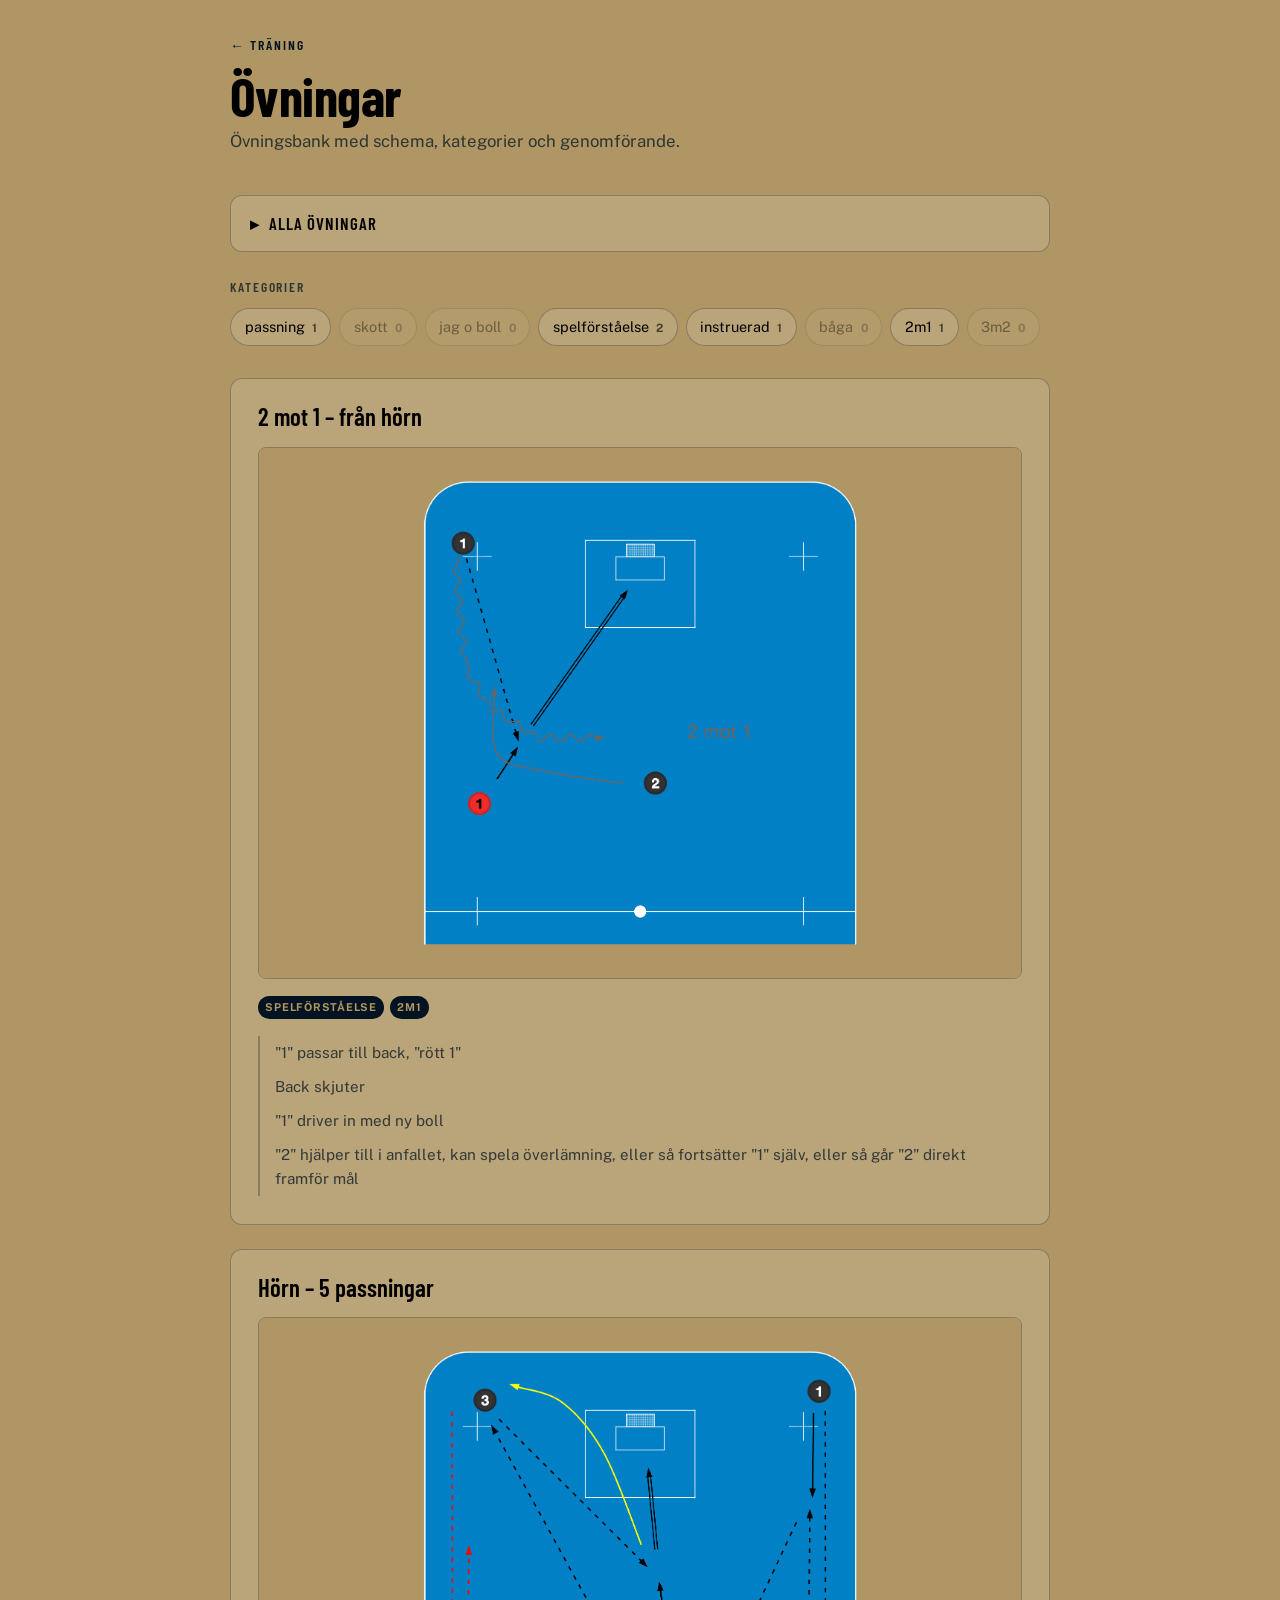
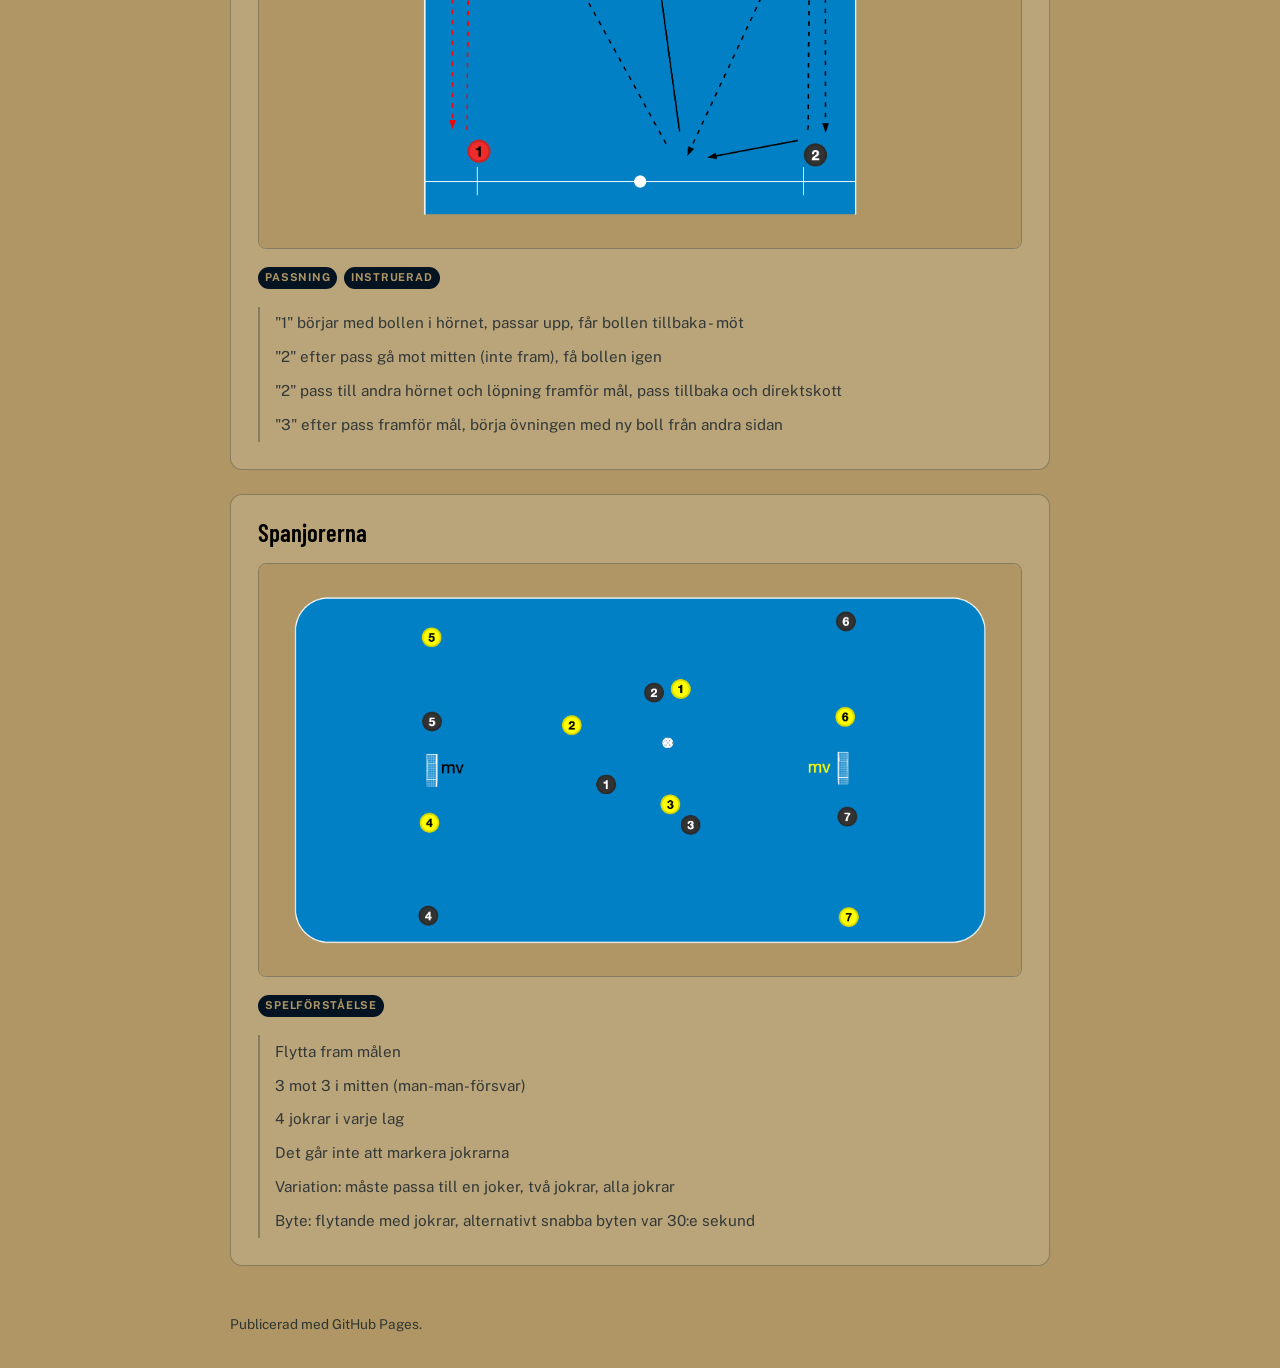
==== training/ovningar.html @ be2d3e0c "ny sida - övningsbank" ====
<!doctype html>
<html lang="sv">
<head>
<meta charset="utf-8">
<meta name="viewport" content="width=device-width, initial-scale=1">
<title>&Ouml;vningar &middot; AIK P2012 / P2013</title>
<link rel="preconnect" href="https://fonts.googleapis.com">
<link rel="preconnect" href="https://fonts.gstatic.com" crossorigin>
<link rel="stylesheet" href="https://fonts.googleapis.com/css2?family=Barlow+Condensed:wght@500;600;700&family=Public+Sans:wght@400;500;600;700&display=swap">
<link rel="stylesheet" href="../assets/site.css">
<style>
  /* Denna sida visar &ouml;vningsbilder &mdash; den beh&ouml;ver mer bredd &auml;n navsidorna. */
  body { align-items: flex-start; }
  main { max-width: 820px; }

  /* ---------- inneh&aring;llsf&ouml;rteckning ---------- */

  .toc {
    margin: 0 0 1.5rem;
    border: 1px solid var(--line);
    border-radius: 12px;
    background: var(--card);
  }
  .toc > summary {
    padding: .9rem 1.2rem;
    font-family: "Barlow Condensed", "Public Sans", sans-serif;
    font-size: 1.05rem;
    font-weight: 600;
    letter-spacing: .06em;
    text-transform: uppercase;
    cursor: pointer;
    list-style: none;
  }
  .toc > summary::-webkit-details-marker { display: none; }
  .toc > summary::before {
    content: "\25B8";
    display: inline-block;
    width: 1.1em;
    transition: transform .15s ease;
  }
  .toc[open] > summary::before { transform: rotate(90deg); }
  .toc ol {
    margin: 0;
    padding: 0 1.2rem 1rem 2.3rem;
  }
  .toc li { margin: .25rem 0; }
  .toc a { color: var(--navy); text-underline-offset: 3px; }

  /* ---------- filter ---------- */

  .filter { margin: 0 0 2rem; }
  .filter h2 {
    margin: 0 0 .6rem;
    font-family: "Barlow Condensed", "Public Sans", sans-serif;
    font-size: .85rem;
    font-weight: 600;
    letter-spacing: .14em;
    text-transform: uppercase;
    color: var(--muted);
  }
  .chips { display: flex; flex-wrap: wrap; gap: .5rem; }
  .chip {
    display: inline-flex;
    align-items: baseline;
    gap: .45rem;
    padding: .4rem .85rem .45rem;
    border: 1px solid var(--line);
    border-radius: 999px;
    background: var(--card);
    color: var(--ink);
    font: inherit;
    font-size: .9rem;
    cursor: pointer;
    transition: border-color .15s ease, background-color .15s ease, color .15s ease;
  }
  .chip:hover { border-color: var(--navy); background: var(--card-hi); }
  .chip .n { font-size: .72rem; font-weight: 700; opacity: .6; }
  .chip[aria-pressed="true"] {
    background: var(--navy);
    border-color: var(--navy);
    color: var(--gold);
  }
  .chip[aria-pressed="true"] .n { opacity: .75; }
  .chip[disabled] { opacity: .38; cursor: not-allowed; }
  .chip[disabled]:hover { border-color: var(--line); background: var(--card); }

  .filter-clear {
    margin: .8rem 0 0;
    font-size: .85rem;
    color: var(--muted);
  }
  .filter-clear button {
    padding: 0;
    border: 0;
    background: none;
    color: var(--navy);
    font: inherit;
    text-decoration: underline;
    text-underline-offset: 3px;
    cursor: pointer;
  }

  /* ---------- &ouml;vningskort ---------- */

  .exercise {
    padding: 1.5rem 1.7rem 1.7rem;
    margin-bottom: 1.5rem;
    border: 1px solid var(--line);
    border-radius: 12px;
    background: var(--card);
    scroll-margin-top: 1rem;
  }
  .exercise > h2 {
    margin: 0 0 1rem;
    font-family: "Barlow Condensed", "Public Sans", sans-serif;
    font-size: 1.55rem;
    font-weight: 600;
    line-height: 1.1;
  }
  .exercise img {
    display: block;
    width: 100%;
    height: auto;
    border: 1px solid var(--line);
    border-radius: 8px;
  }
  .exercise .tags {
    display: flex;
    flex-wrap: wrap;
    gap: .4rem;
    margin: 1.1rem 0 0;
    padding: 0;
    list-style: none;
  }
  .exercise .tags li {
    padding: .2em .65em .26em;
    border-radius: 999px;
    background: var(--navy);
    color: var(--gold);
    font-size: .68rem;
    font-weight: 700;
    letter-spacing: .07em;
    text-transform: uppercase;
  }
  .steps {
    margin: 1.1rem 0 0;
    padding: 0;
    list-style: none;
  }
  .steps li {
    padding: .3rem 0 .3rem .95rem;
    border-left: 2px solid var(--line);
    color: var(--muted);
    font-size: .95rem;
  }

  .no-hits { display: none; }
  .no-hits.show { display: block; }

  @media (max-width: 480px) {
    .exercise { padding: 1.2rem 1.25rem 1.4rem; }
  }
</style>
</head>
<body>
<main>
  <header>
    <a class="back" href="index.html">&larr; Tr&auml;ning</a>
    <h1>&Ouml;vningar</h1>
    <p class="lead">&Ouml;vningsbank med schema, kategorier och genomf&ouml;rande.</p>
  </header>

  <details class="toc">
    <summary>Alla &ouml;vningar</summary>
    <ol>
<!-- BEGIN:toc -->
      <li data-toc="2m1_utveckling"><a href="#2m1_utveckling">2 mot 1 &ndash; fr&aring;n h&ouml;rn</a></li>
      <li data-toc="horn_5_pass"><a href="#horn_5_pass">H&ouml;rn &ndash; 5 passningar</a></li>
      <li data-toc="spanjorerna"><a href="#spanjorerna">Spanjorerna</a></li>
<!-- END:toc -->
    </ol>
  </details>

  <section class="filter">
    <h2>Kategorier</h2>
    <div class="chips">
<!-- BEGIN:chips -->
      <button type="button" class="chip" data-flag="passning" aria-pressed="false">passning <span class="n"></span></button>
      <button type="button" class="chip" data-flag="skott" aria-pressed="false">skott <span class="n"></span></button>
      <button type="button" class="chip" data-flag="jag-o-boll" aria-pressed="false">jag o boll <span class="n"></span></button>
      <button type="button" class="chip" data-flag="spelforstaelse" aria-pressed="false">spelf&ouml;rst&aring;else <span class="n"></span></button>
      <button type="button" class="chip" data-flag="instruerad" aria-pressed="false">instruerad <span class="n"></span></button>
      <button type="button" class="chip" data-flag="baga" aria-pressed="false">b&aring;ga <span class="n"></span></button>
      <button type="button" class="chip" data-flag="2m1" aria-pressed="false">2m1 <span class="n"></span></button>
      <button type="button" class="chip" data-flag="3m2" aria-pressed="false">3m2 <span class="n"></span></button>
<!-- END:chips -->
    </div>
    <p class="filter-clear" hidden>Visar &ouml;vningar med <strong>alla</strong> valda kategorier. <button type="button" id="clear">Rensa filter</button></p>
  </section>

  <!-- &Ouml;vningarna nedan genereras av tools/build_ovningar.py fr&aring;n
       .trainingFiles/. Redigera inte mellan mark&ouml;rerna f&ouml;r hand &mdash; &auml;ndra
       description.md och k&ouml;r skriptet igen. CSS, JS och &ouml;vrig text i den h&auml;r
       filen redigeras d&auml;remot som vanligt. -->
<!-- BEGIN:cards -->
  <article class="exercise" id="2m1_utveckling" data-flags="spelforstaelse 2m1">
    <h2>2 mot 1 &ndash; fr&aring;n h&ouml;rn</h2>
    <img src="../assets/ovningar/2m1_utveckling.png" alt="&Ouml;vningsschema: 2 mot 1 &ndash; fr&aring;n h&ouml;rn" width="2047" height="1425" loading="lazy">
    <ul class="tags">
      <li>spelf&ouml;rst&aring;else</li>
      <li>2m1</li>
    </ul>
    <ol class="steps">
      <li>"1" passar till back, "r&ouml;tt 1"</li>
      <li>Back skjuter</li>
      <li>"1" driver in med ny boll</li>
      <li>"2" hj&auml;lper till i anfallet, kan spela &ouml;verl&auml;mning, eller s&aring; forts&auml;tter "1" sj&auml;lv, eller s&aring; g&aring;r "2" direkt framf&ouml;r m&aring;l</li>
    </ol>
  </article>

  <article class="exercise" id="horn_5_pass" data-flags="passning instruerad">
    <h2>H&ouml;rn &ndash; 5 passningar</h2>
    <img src="../assets/ovningar/horn_5_pass.png" alt="&Ouml;vningsschema: H&ouml;rn &ndash; 5 passningar" width="2047" height="1425" loading="lazy">
    <ul class="tags">
      <li>passning</li>
      <li>instruerad</li>
    </ul>
    <ol class="steps">
      <li>"1" b&ouml;rjar med bollen i h&ouml;rnet, passar upp, f&aring;r bollen tillbaka - m&ouml;t</li>
      <li>"2" efter pass g&aring; mot mitten (inte fram), f&aring; bollen igen</li>
      <li>"2" pass till andra h&ouml;rnet och l&ouml;pning framf&ouml;r m&aring;l, pass tillbaka och direktskott</li>
      <li>"3" efter pass framf&ouml;r m&aring;l, b&ouml;rja &ouml;vningen med ny boll fr&aring;n andra sidan</li>
    </ol>
  </article>

  <article class="exercise" id="spanjorerna" data-flags="spelforstaelse">
    <h2>Spanjorerna</h2>
    <img src="../assets/ovningar/spanjorerna.png" alt="&Ouml;vningsschema: Spanjorerna" width="2047" height="1109" loading="lazy">
    <ul class="tags">
      <li>spelf&ouml;rst&aring;else</li>
    </ul>
    <ol class="steps">
      <li>Flytta fram m&aring;len</li>
      <li>3 mot 3 i mitten (man-man-f&ouml;rsvar)</li>
      <li>4 jokrar i varje lag</li>
      <li>Det g&aring;r inte att markera jokrarna</li>
      <li>Variation: m&aring;ste passa till en joker, tv&aring; jokrar, alla jokrar</li>
      <li>Byte: flytande med jokrar, alternativt snabba byten var 30:e sekund</li>
    </ol>
  </article>
<!-- END:cards -->

  <p class="empty no-hits">Ingen &ouml;vning har alla valda kategorier.</p>

  <footer>Publicerad med GitHub Pages.</footer>
</main>

<script>
(function () {
  var cards   = Array.prototype.slice.call(document.querySelectorAll(".exercise"));
  var chips   = Array.prototype.slice.call(document.querySelectorAll(".chip"));
  var toc     = document.querySelector(".toc");
  var tocRows = Array.prototype.slice.call(document.querySelectorAll("[data-toc]"));
  var noHits  = document.querySelector(".no-hits");
  var hint    = document.querySelector(".filter-clear");
  var selected = [];

  function flagsOf(card) { return (card.dataset.flags || "").split(/\s+/); }

  // R&auml;kna kategorierna fr&aring;n korten, s&aring; att en ny &ouml;vning r&auml;cker &mdash; ingen siffra att uppdatera.
  chips.forEach(function (chip) {
    var n = cards.filter(function (c) { return flagsOf(c).indexOf(chip.dataset.flag) > -1; }).length;
    chip.querySelector(".n").textContent = n;
    if (n === 0) chip.disabled = true;
  });

  function apply() {
    var hits = 0;
    cards.forEach(function (card) {
      var flags = flagsOf(card);
      var show = selected.every(function (f) { return flags.indexOf(f) > -1; });
      card.hidden = !show;
      if (show) hits++;
      tocRows.forEach(function (row) {
        if (row.dataset.toc === card.id) row.hidden = !show;
      });
    });
    noHits.classList.toggle("show", hits === 0);
    hint.hidden = selected.length === 0;
  }

  chips.forEach(function (chip) {
    chip.addEventListener("click", function () {
      var f = chip.dataset.flag;
      var i = selected.indexOf(f);
      if (i > -1) selected.splice(i, 1); else selected.push(f);
      chip.setAttribute("aria-pressed", i > -1 ? "false" : "true");
      apply();
    });
  });

  document.getElementById("clear").addEventListener("click", function () {
    selected = [];
    chips.forEach(function (c) { c.setAttribute("aria-pressed", "false"); });
    apply();
  });

  // St&auml;ng listan efter ett val &mdash; annars skymmer den kortet man hoppade till.
  tocRows.forEach(function (row) {
    row.querySelector("a").addEventListener("click", function () { toc.open = false; });
  });

  apply();
})();
</script>
</body>
</html>
---- assets/site.css ----
/* AIKPages — shared shell for the navigation pages.
   Palette from aikinnebandy.se: gold #af9664 over near-black navy #031321. */

:root {
  --gold:      #af9664;
  --gold-deep: #a29061;
  --gold-lite: #b0a179;
  --ink:       #000000;
  --navy:      #031321;
  --navy-2:    #020f1a;
  --muted:     rgba(3, 19, 33, .74);
  --card:      rgba(255, 255, 255, .14);
  --card-hi:   rgba(255, 255, 255, .26);
  --line:      rgba(3, 19, 33, .28);
  color-scheme: light;
}

* { box-sizing: border-box; }

body {
  margin: 0;
  min-height: 100vh;
  display: flex;
  align-items: center;
  justify-content: center;
  padding: 2rem;
  background: var(--gold);
  color: var(--ink);
  font: 16px/1.6 "Public Sans", -apple-system, BlinkMacSystemFont, "Segoe UI", Helvetica, Arial, sans-serif;
  -webkit-font-smoothing: antialiased;
}

main { width: 100%; max-width: 640px; }

/* ---------- header ---------- */

.mark {
  display: block;
  width: auto;
  height: 62px;
  margin: 0 0 1.1rem;
}

.back {
  display: inline-block;
  margin: 0 0 .9rem;
  font-family: "Barlow Condensed", "Public Sans", sans-serif;
  font-size: .85rem;
  font-weight: 600;
  letter-spacing: .14em;
  text-transform: uppercase;
  color: var(--navy);
  text-decoration: none;
}
.back:hover { text-decoration: underline; text-underline-offset: 3px; }

h1 {
  margin: 0 0 .3rem;
  font-family: "Barlow Condensed", "Public Sans", sans-serif;
  font-size: clamp(38px, 7vw, 54px);
  font-weight: 700;
  line-height: .98;
  letter-spacing: -.01em;
  text-wrap: balance;
}

p.lead {
  margin: 0 0 2.5rem;
  color: var(--muted);
  font-size: 1.05rem;
}

/* ---------- cards ---------- */

.card {
  display: block;
  padding: 1.4rem 1.7rem;
  margin-bottom: 1.25rem;
  border: 1px solid var(--line);
  border-radius: 12px;
  background: var(--card);
  color: inherit;
  text-decoration: none;
  transition: border-color .15s ease, background-color .15s ease, transform .15s ease;
}
.card:hover {
  border-color: var(--navy);
  background: var(--card-hi);
  transform: translateY(-2px);
}

.card h2 {
  margin: 0 0 .35rem;
  font-family: "Barlow Condensed", "Public Sans", sans-serif;
  font-size: 1.45rem;
  font-weight: 600;
  letter-spacing: .01em;
  display: flex;
  align-items: center;
  gap: .6rem;
}
.card h2 .arrow,
.card h2 .lock {
  flex: none;
  margin-left: auto;
  align-self: center;
  color: var(--navy);
}
.card h2 .arrow { transition: transform .15s ease; }
.card:hover h2 .arrow { transform: translateX(4px); }

/* The lock marks a destination we cannot open for you, so it stays put
   on hover — nothing here promises forward motion. */
.card h2 .lock { width: 17px; height: 17px; }

.card p {
  margin: 0;
  max-width: 52ch;
  color: var(--muted);
  font-size: .95rem;
}

.badge {
  flex: none;
  padding: .22em .6em .28em;
  border-radius: 999px;
  background: var(--navy);
  color: var(--gold);
  font-family: "Public Sans", sans-serif;
  font-size: .62rem;
  font-weight: 700;
  letter-spacing: .08em;
  text-transform: uppercase;
}

/* Empty state — a card that is not a link. */
.empty {
  padding: 1.4rem 1.7rem;
  border: 1px dashed var(--line);
  border-radius: 12px;
  color: var(--muted);
  font-size: .95rem;
}

/* ---------- footer ---------- */

footer {
  margin-top: 3rem;
  color: var(--muted);
  font-size: .85rem;
}
footer a { color: var(--navy); }

/* ---------- focus ---------- */

.card:focus-visible,
a:focus-visible {
  outline: 2px solid var(--navy);
  outline-offset: 3px;
}

@media (max-width: 480px) {
  body { padding: 1.25rem; }
  .card { padding: 1.2rem 1.25rem; }
}
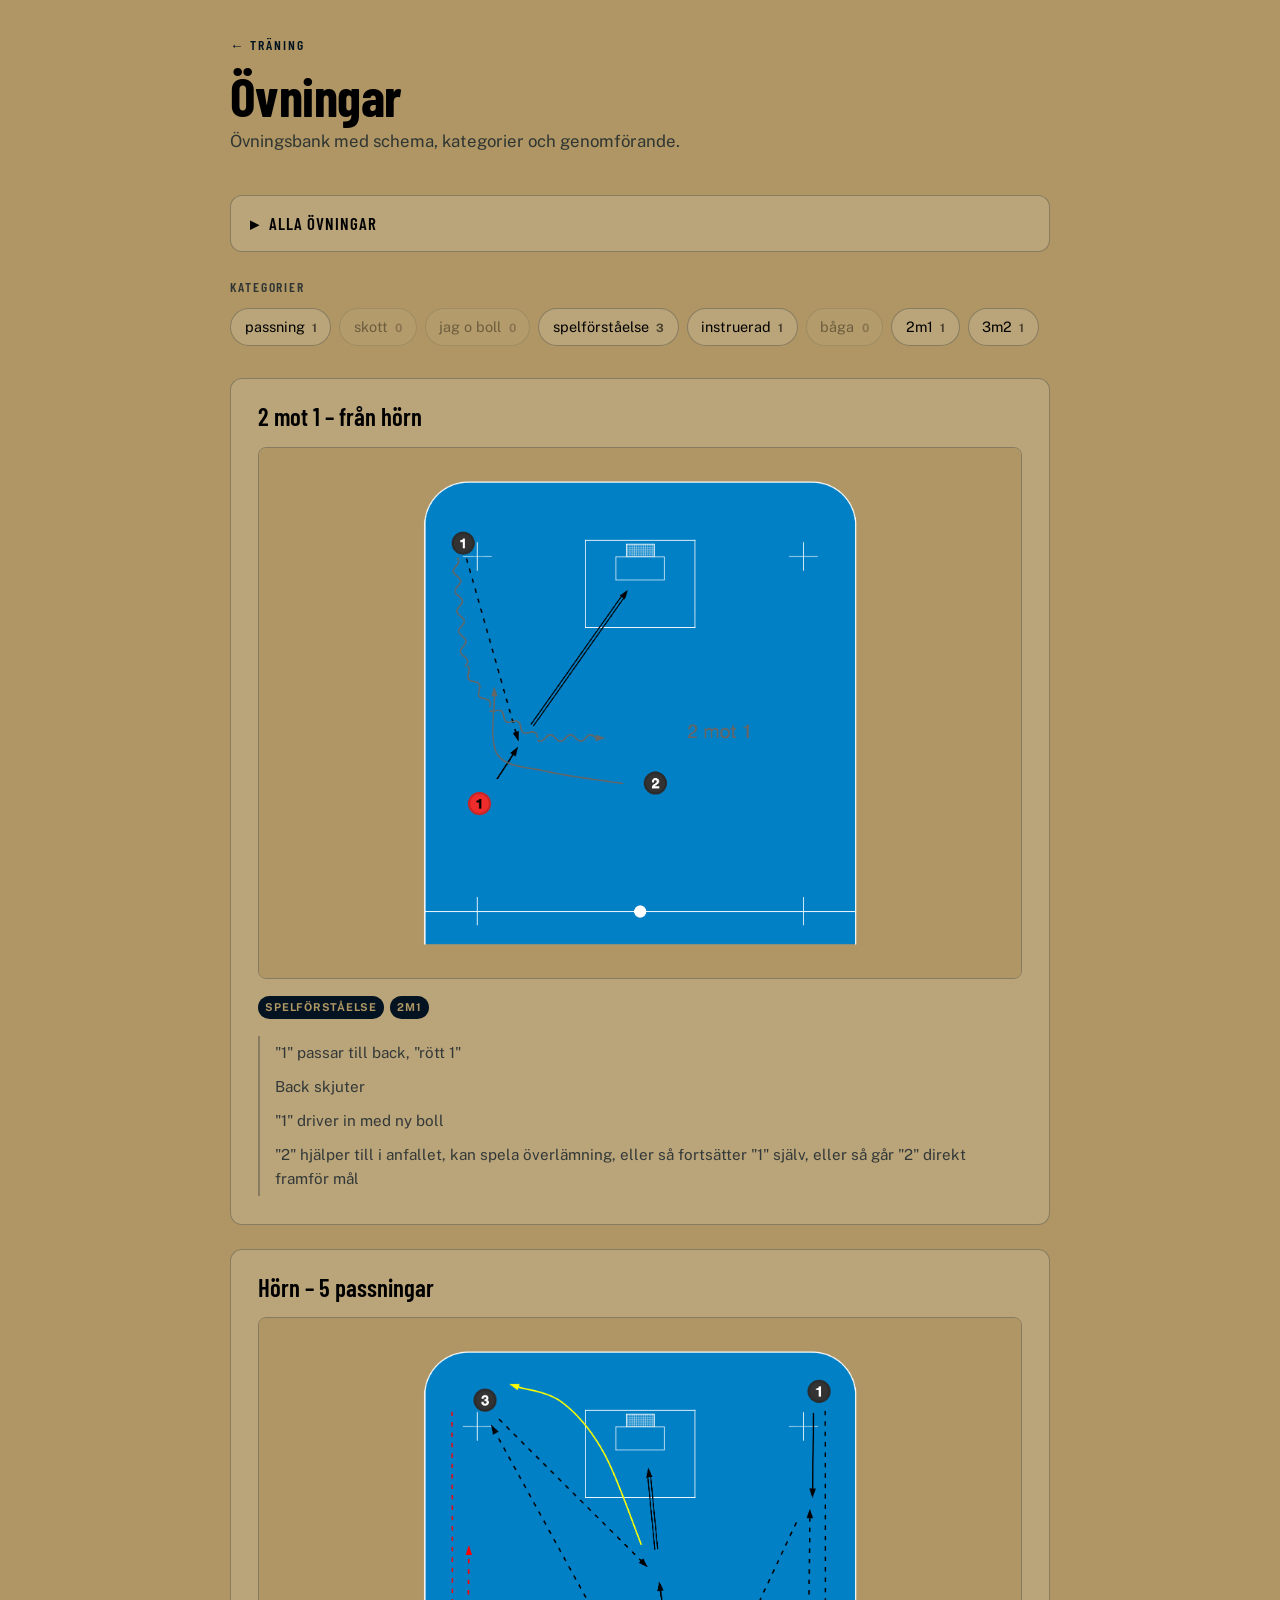
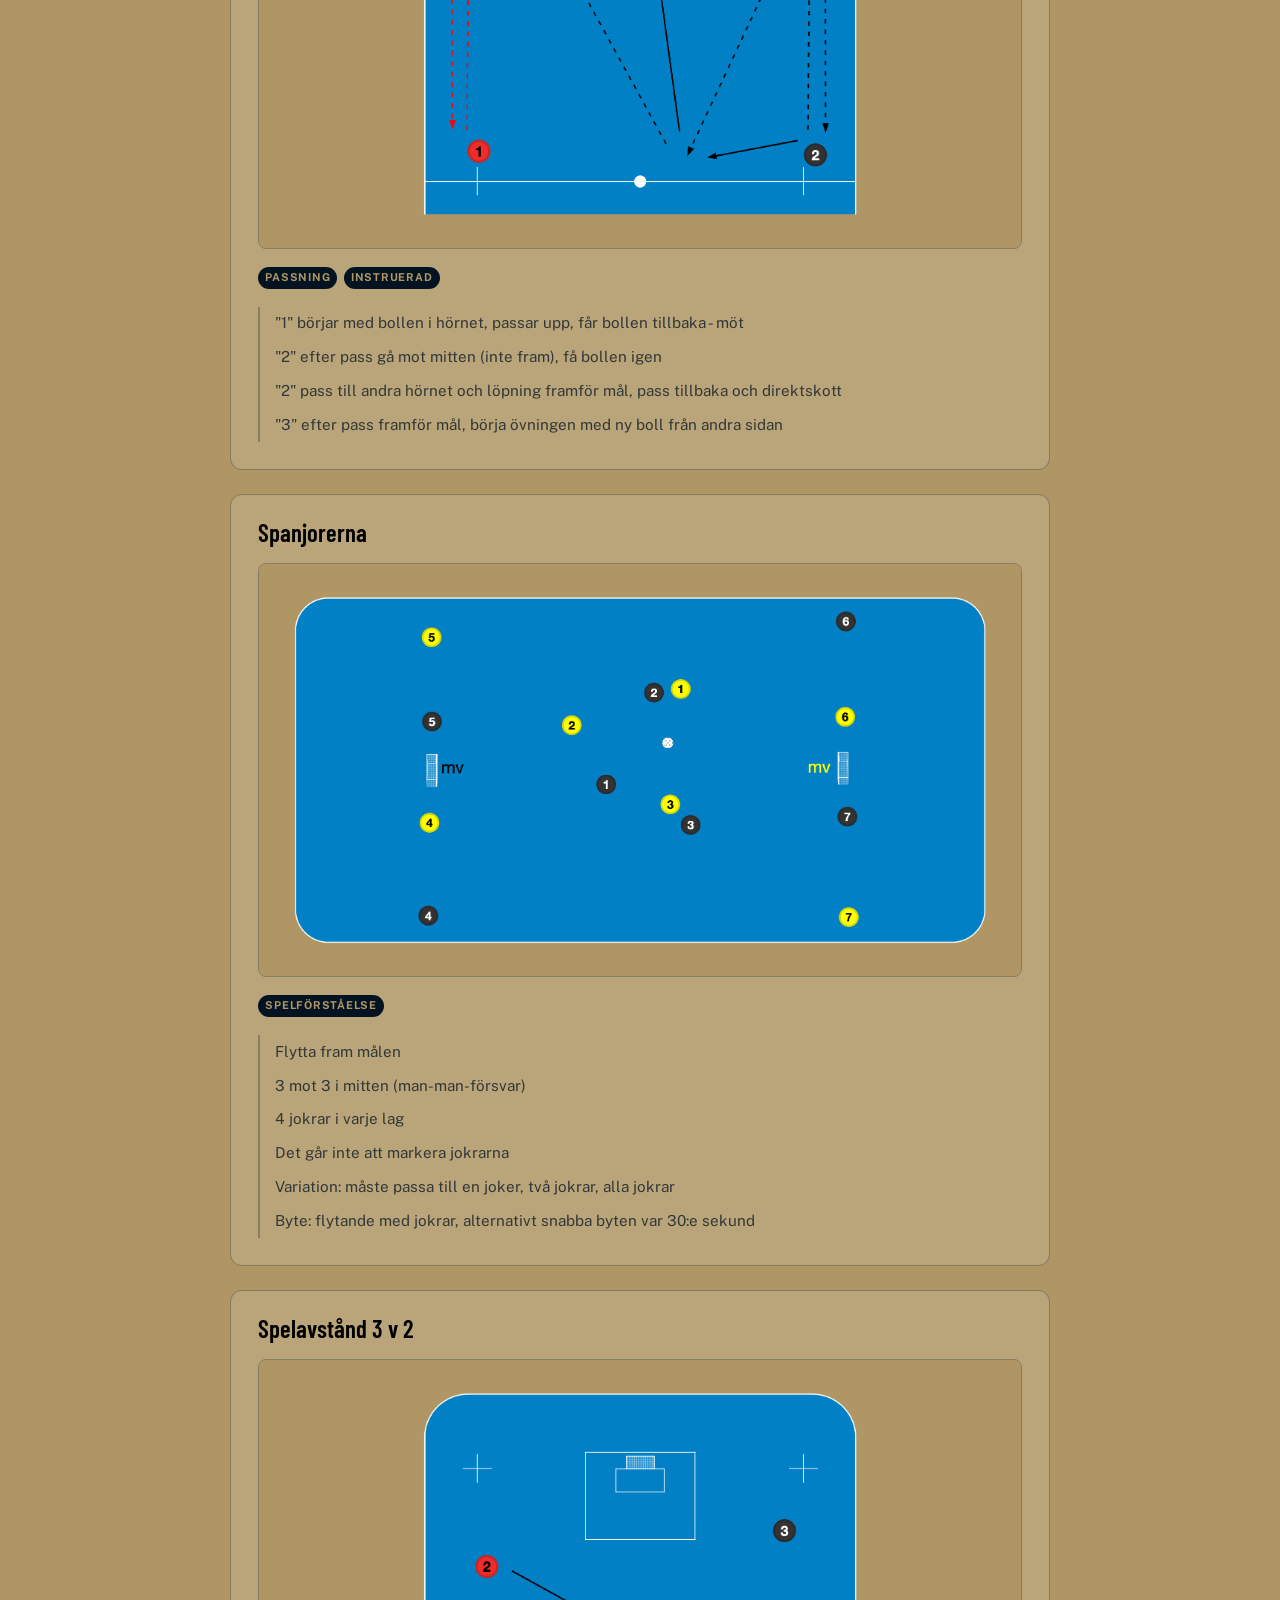
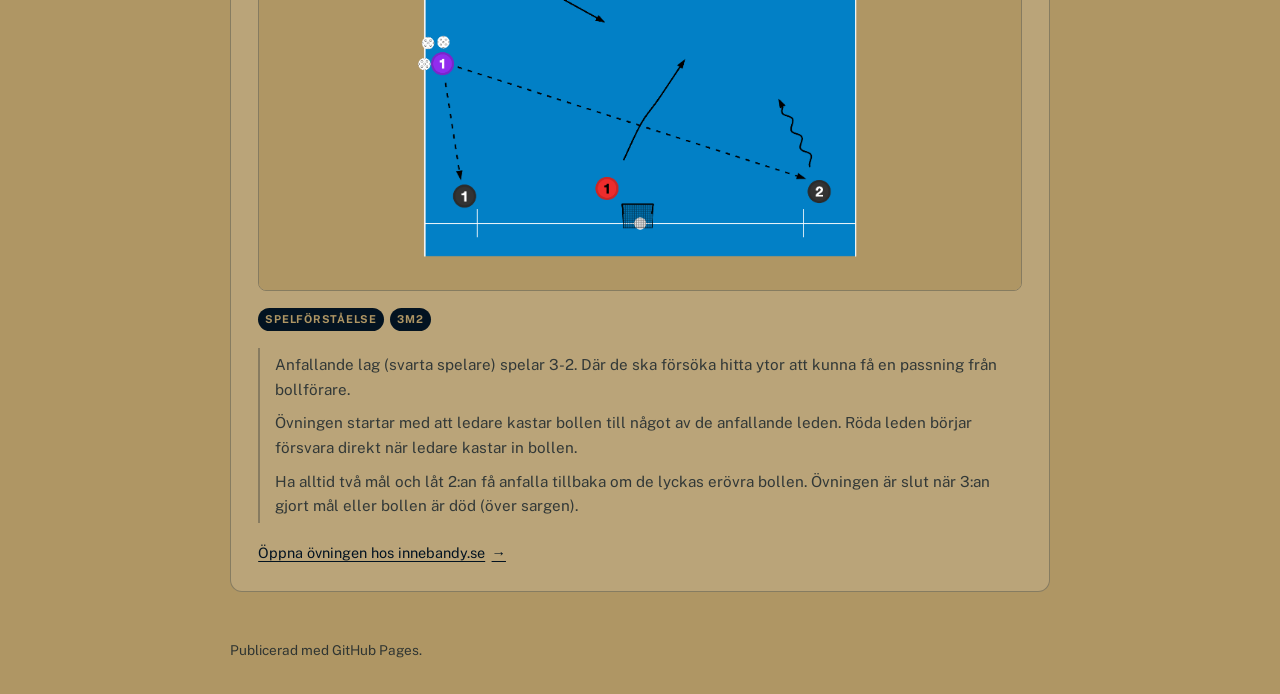
==== commit e1ecf8b5: "ny Spelavstånd 3v2 övning" ====
--- a/training/ovningar.html
+++ b/training/ovningar.html
@@ -154,6 +154,21 @@
     font-size: .95rem;
   }
 
+  /* L&auml;nk till &ouml;vningen i det externa system den kommer fr&aring;n. */
+  .source {
+    margin: 1.1rem 0 0;
+    font-size: .9rem;
+  }
+  .source a {
+    display: inline-flex;
+    align-items: baseline;
+    gap: .4rem;
+    color: var(--navy);
+    text-underline-offset: 3px;
+  }
+  .source .arrow { transition: transform .15s ease; }
+  .source a:hover .arrow { transform: translateX(4px); }
+
   .no-hits { display: none; }
   .no-hits.show { display: block; }
 
@@ -177,6 +192,7 @@
       <li data-toc="2m1_utveckling"><a href="#2m1_utveckling">2 mot 1 &ndash; fr&aring;n h&ouml;rn</a></li>
       <li data-toc="horn_5_pass"><a href="#horn_5_pass">H&ouml;rn &ndash; 5 passningar</a></li>
       <li data-toc="spanjorerna"><a href="#spanjorerna">Spanjorerna</a></li>
+      <li data-toc="spelavstand_3v2"><a href="#spelavstand_3v2">Spelavst&aring;nd 3 v 2</a></li>
 <!-- END:toc -->
     </ol>
   </details>
@@ -248,6 +264,21 @@
       <li>Byte: flytande med jokrar, alternativt snabba byten var 30:e sekund</li>
     </ol>
   </article>
+
+  <article class="exercise" id="spelavstand_3v2" data-flags="spelforstaelse 3m2">
+    <h2>Spelavst&aring;nd 3 v 2</h2>
+    <img src="../assets/ovningar/spelavstand_3v2.png" alt="&Ouml;vningsschema: Spelavst&aring;nd 3 v 2" width="2047" height="1425" loading="lazy">
+    <ul class="tags">
+      <li>spelf&ouml;rst&aring;else</li>
+      <li>3m2</li>
+    </ul>
+    <ol class="steps">
+      <li>Anfallande lag (svarta spelare) spelar 3-2. D&auml;r de ska f&ouml;rs&ouml;ka hitta ytor att kunna f&aring; en passning fr&aring;n bollf&ouml;rare.</li>
+      <li>&Ouml;vningen startar med att ledare kastar bollen till n&aring;got av de anfallande leden. R&ouml;da leden b&ouml;rjar f&ouml;rsvara direkt n&auml;r ledare kastar in bollen.</li>
+      <li>Ha alltid tv&aring; m&aring;l och l&aring;t 2:an f&aring; anfalla tillbaka om de lyckas er&ouml;vra bollen. &Ouml;vningen &auml;r slut n&auml;r 3:an gjort m&aring;l eller bollen &auml;r d&ouml;d (&ouml;ver sargen).</li>
+    </ol>
+    <p class="source"><a href="https://www.innebandy.se/ovningsbanken/spelavstand-3-v-2" target="_blank" rel="noopener">&Ouml;ppna &ouml;vningen hos innebandy.se <span class="arrow">&rarr;</span></a></p>
+  </article>
 <!-- END:cards -->
 
   <p class="empty no-hits">Ingen &ouml;vning har alla valda kategorier.</p>
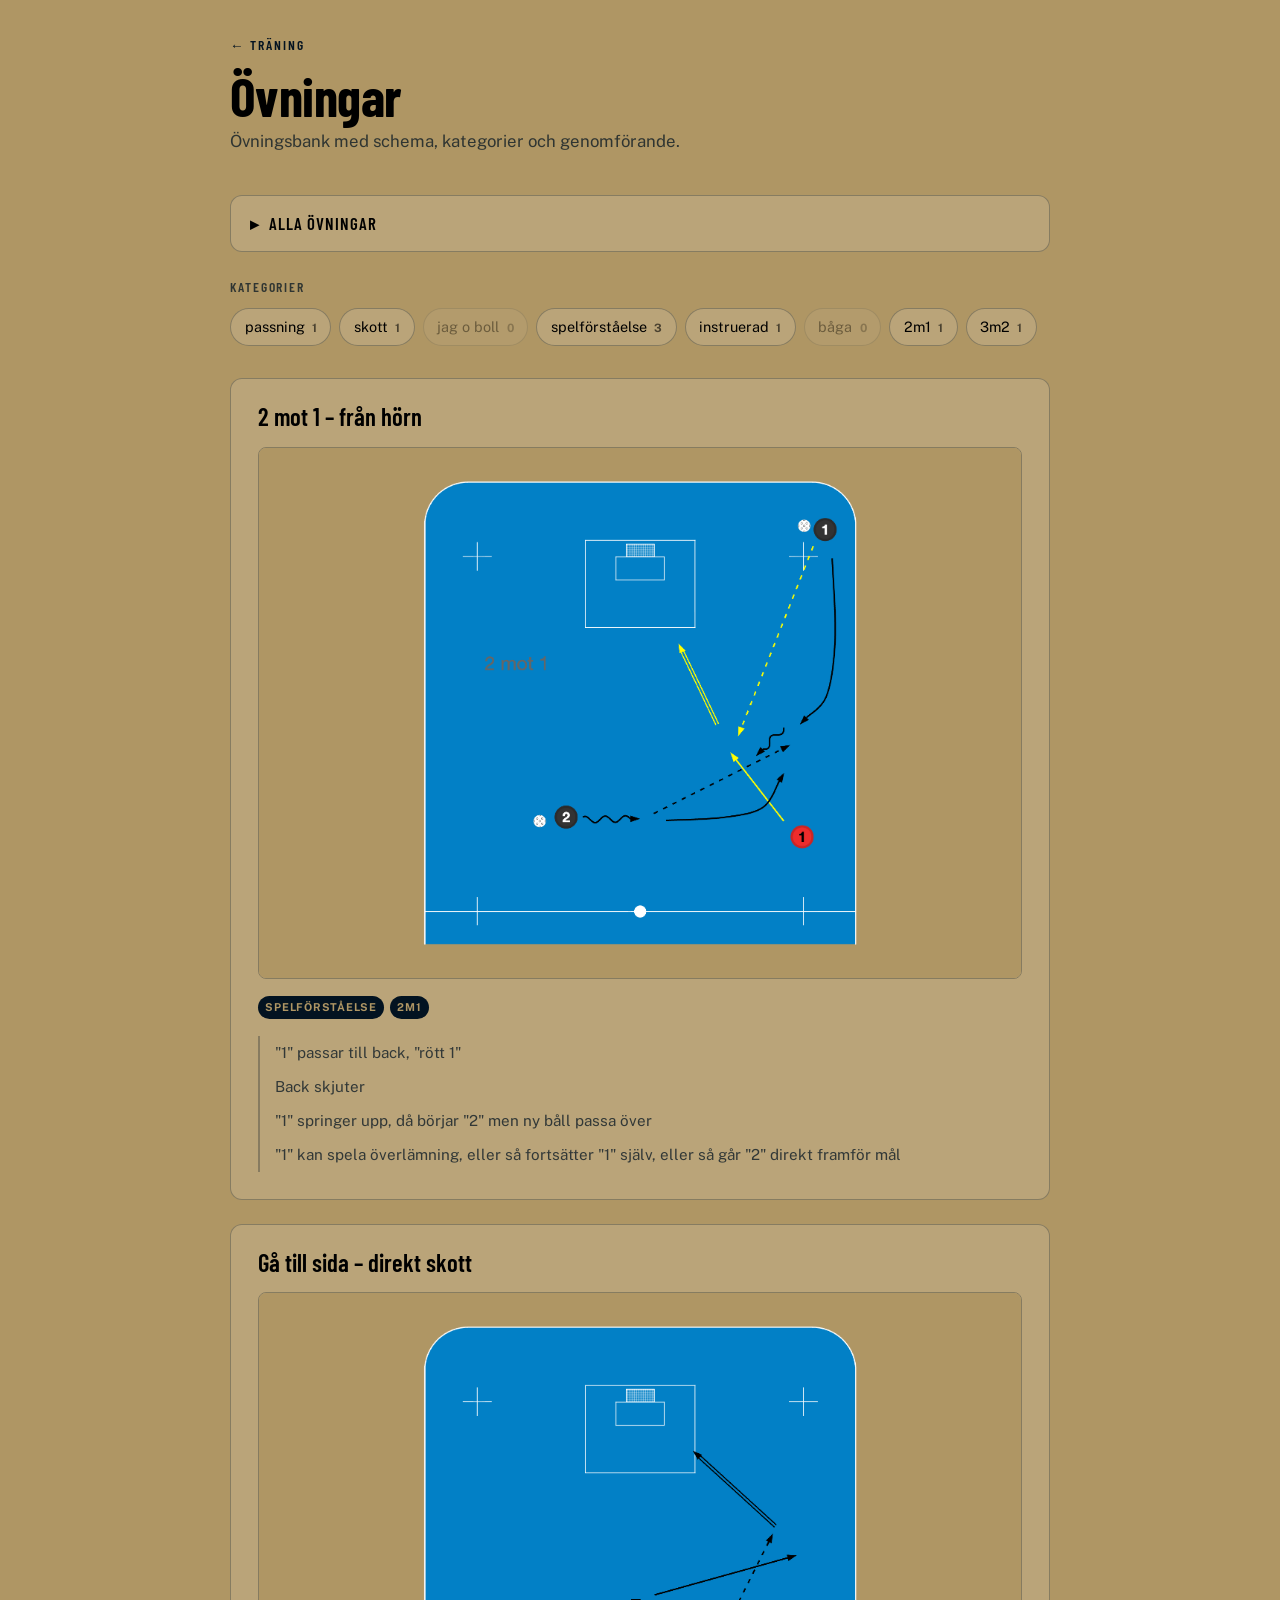
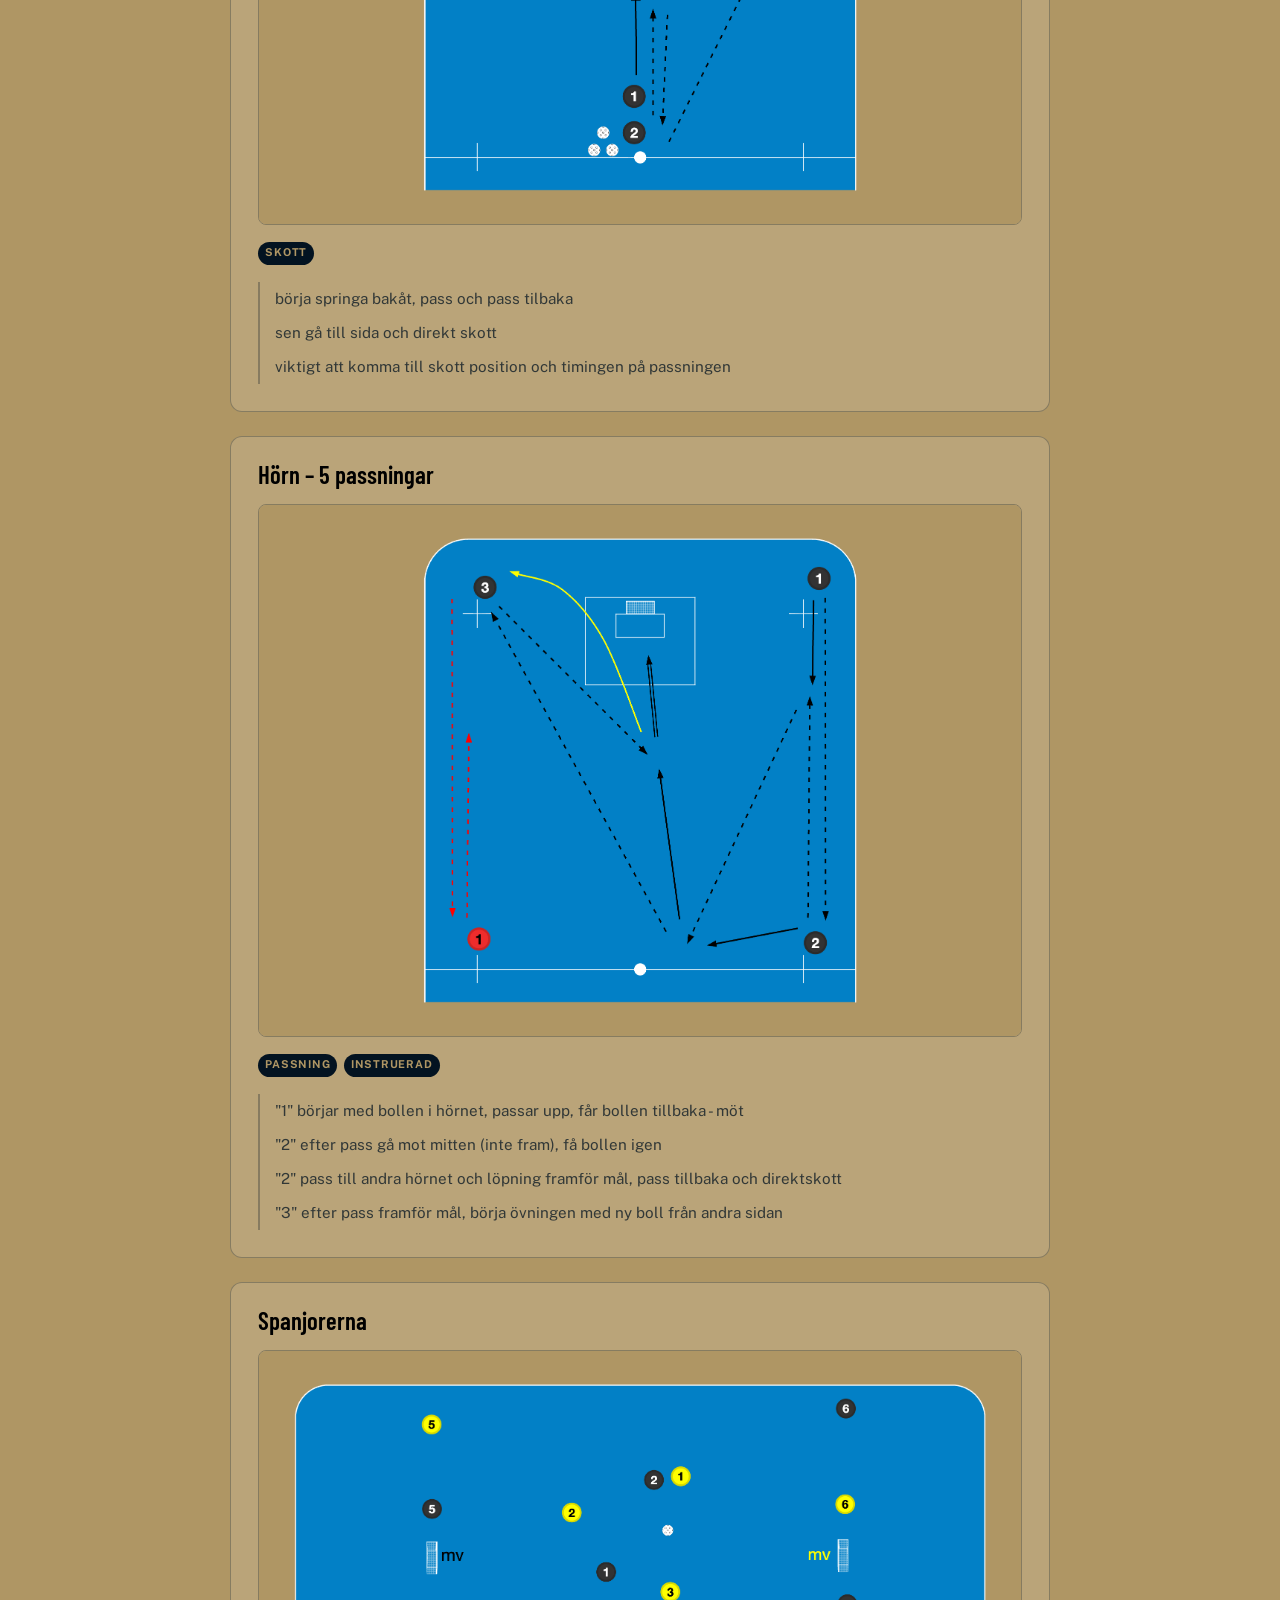
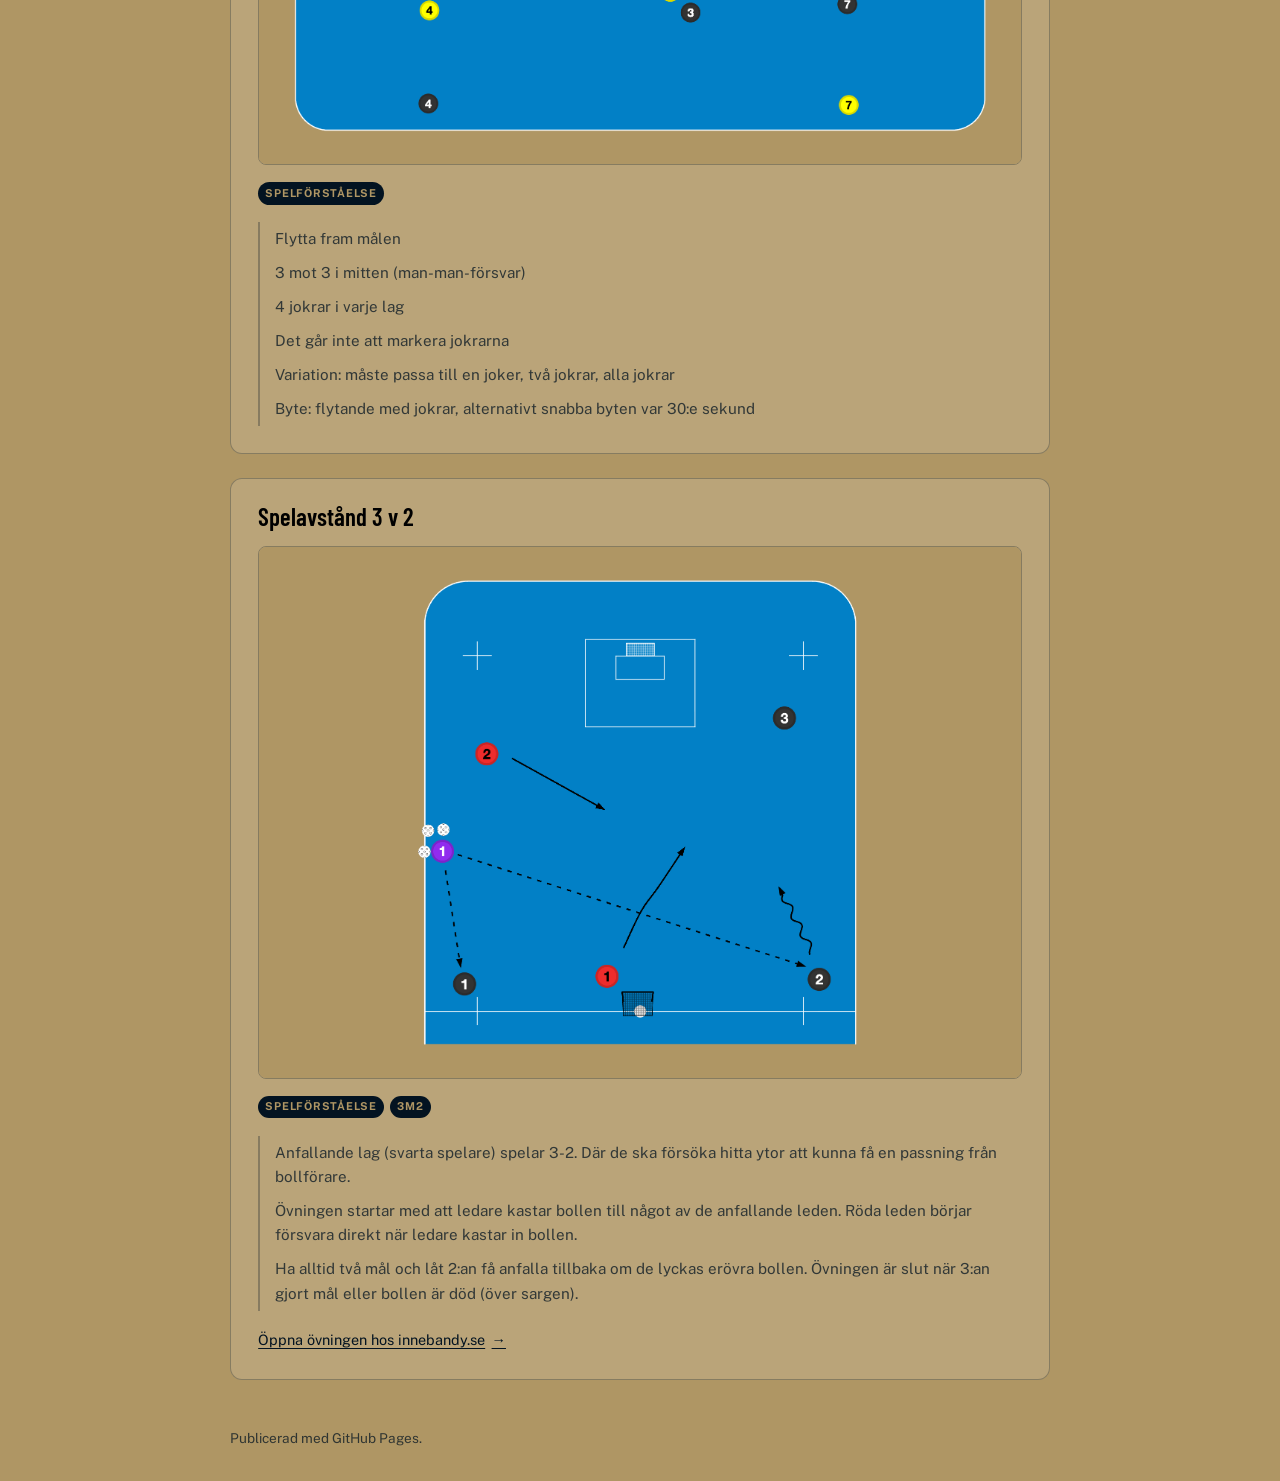
==== commit 8cff01c3: "updated 2m1 and new ovningen direkt skott" ====
--- a/training/ovningar.html
+++ b/training/ovningar.html
@@ -190,6 +190,7 @@
     <ol>
 <!-- BEGIN:toc -->
       <li data-toc="2m1_utveckling"><a href="#2m1_utveckling">2 mot 1 &ndash; fr&aring;n h&ouml;rn</a></li>
+      <li data-toc="gatillsida_direkt_skott"><a href="#gatillsida_direkt_skott">G&aring; till sida &ndash; direkt skott</a></li>
       <li data-toc="horn_5_pass"><a href="#horn_5_pass">H&ouml;rn &ndash; 5 passningar</a></li>
       <li data-toc="spanjorerna"><a href="#spanjorerna">Spanjorerna</a></li>
       <li data-toc="spelavstand_3v2"><a href="#spelavstand_3v2">Spelavst&aring;nd 3 v 2</a></li>
@@ -229,8 +230,21 @@
     <ol class="steps">
       <li>"1" passar till back, "r&ouml;tt 1"</li>
       <li>Back skjuter</li>
-      <li>"1" driver in med ny boll</li>
-      <li>"2" hj&auml;lper till i anfallet, kan spela &ouml;verl&auml;mning, eller s&aring; forts&auml;tter "1" sj&auml;lv, eller s&aring; g&aring;r "2" direkt framf&ouml;r m&aring;l</li>
+      <li>"1" springer upp, d&aring; b&ouml;rjar "2" men ny b&aring;ll passa &ouml;ver</li>
+      <li>"1" kan spela &ouml;verl&auml;mning, eller s&aring; forts&auml;tter "1" sj&auml;lv, eller s&aring; g&aring;r "2" direkt framf&ouml;r m&aring;l</li>
+    </ol>
+  </article>
+
+  <article class="exercise" id="gatillsida_direkt_skott" data-flags="skott">
+    <h2>G&aring; till sida &ndash; direkt skott</h2>
+    <img src="../assets/ovningar/gatillsida_direkt_skott.png" alt="&Ouml;vningsschema: G&aring; till sida &ndash; direkt skott" width="2047" height="1425" loading="lazy">
+    <ul class="tags">
+      <li>skott</li>
+    </ul>
+    <ol class="steps">
+      <li>b&ouml;rja springa bak&aring;t, pass och pass tilbaka</li>
+      <li>sen g&aring; till sida och direkt skott</li>
+      <li>viktigt att komma till skott position och timingen p&aring; passningen</li>
     </ol>
   </article>
 
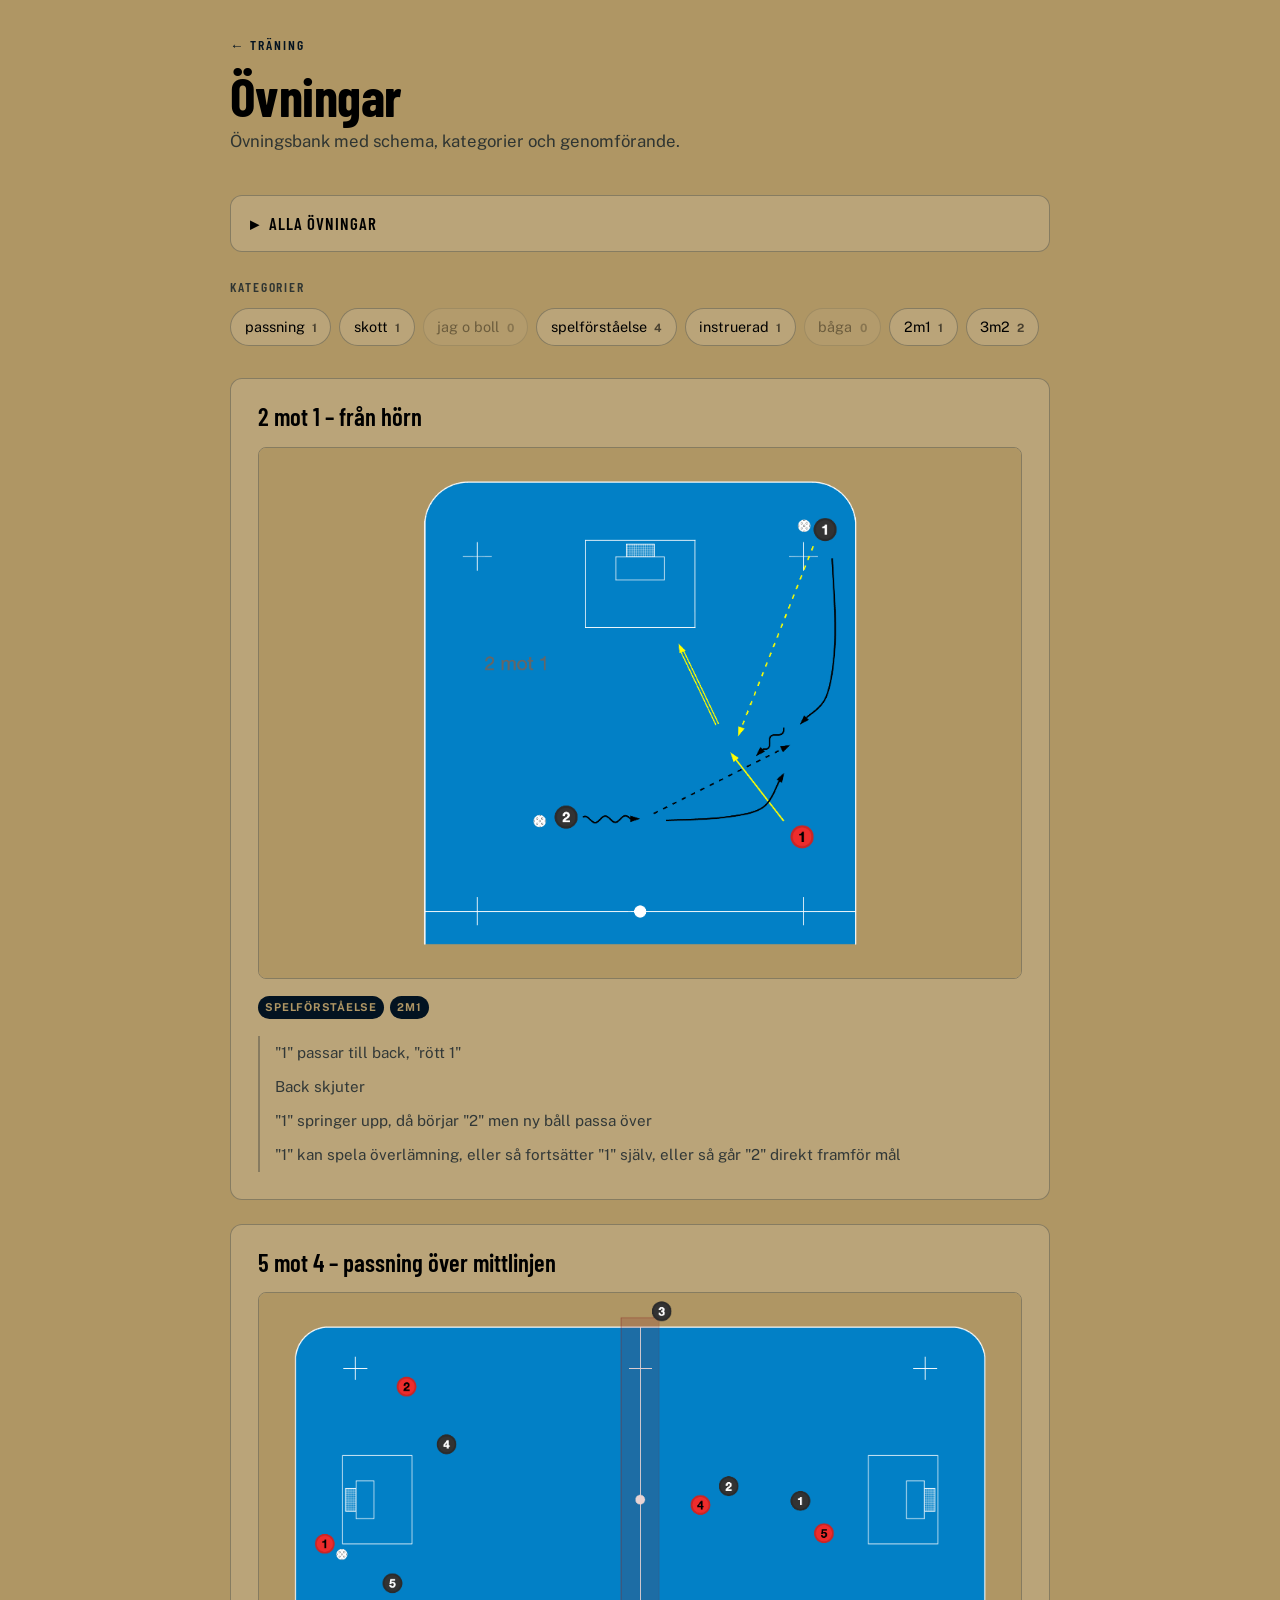
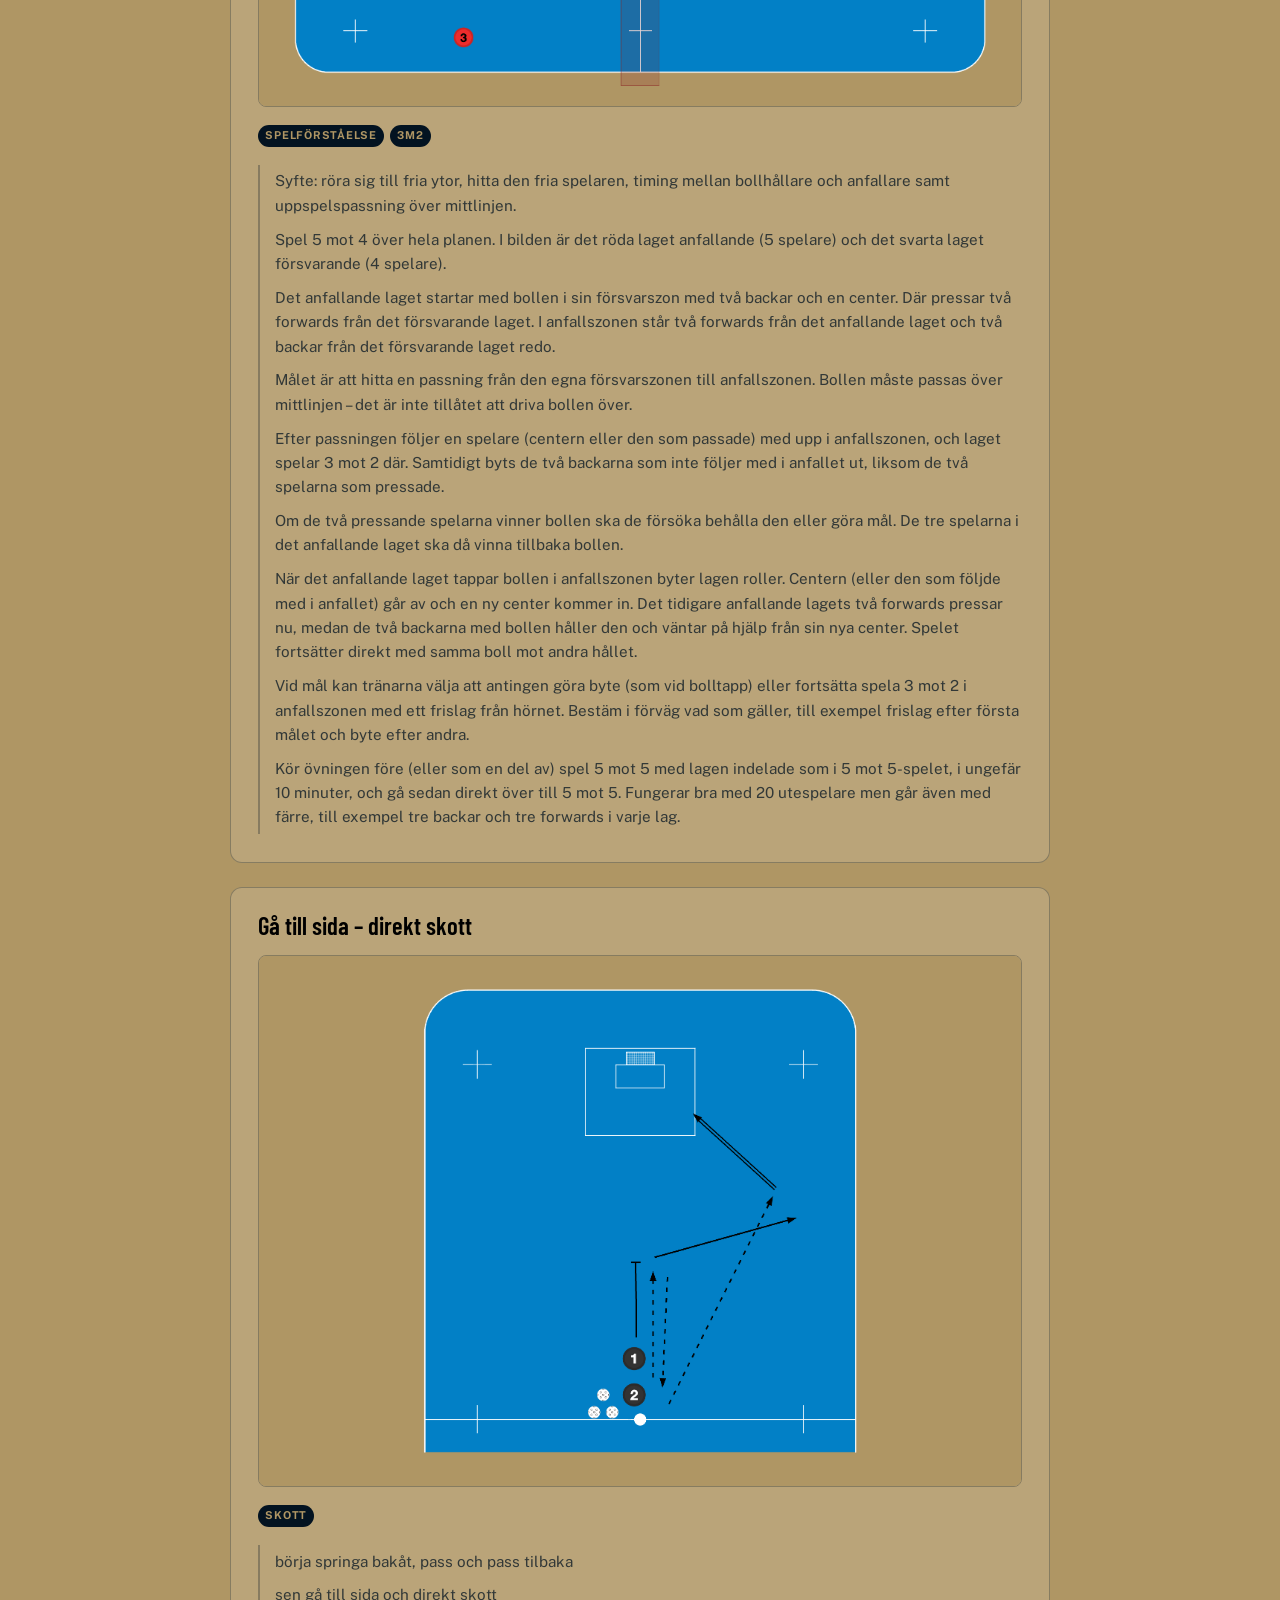
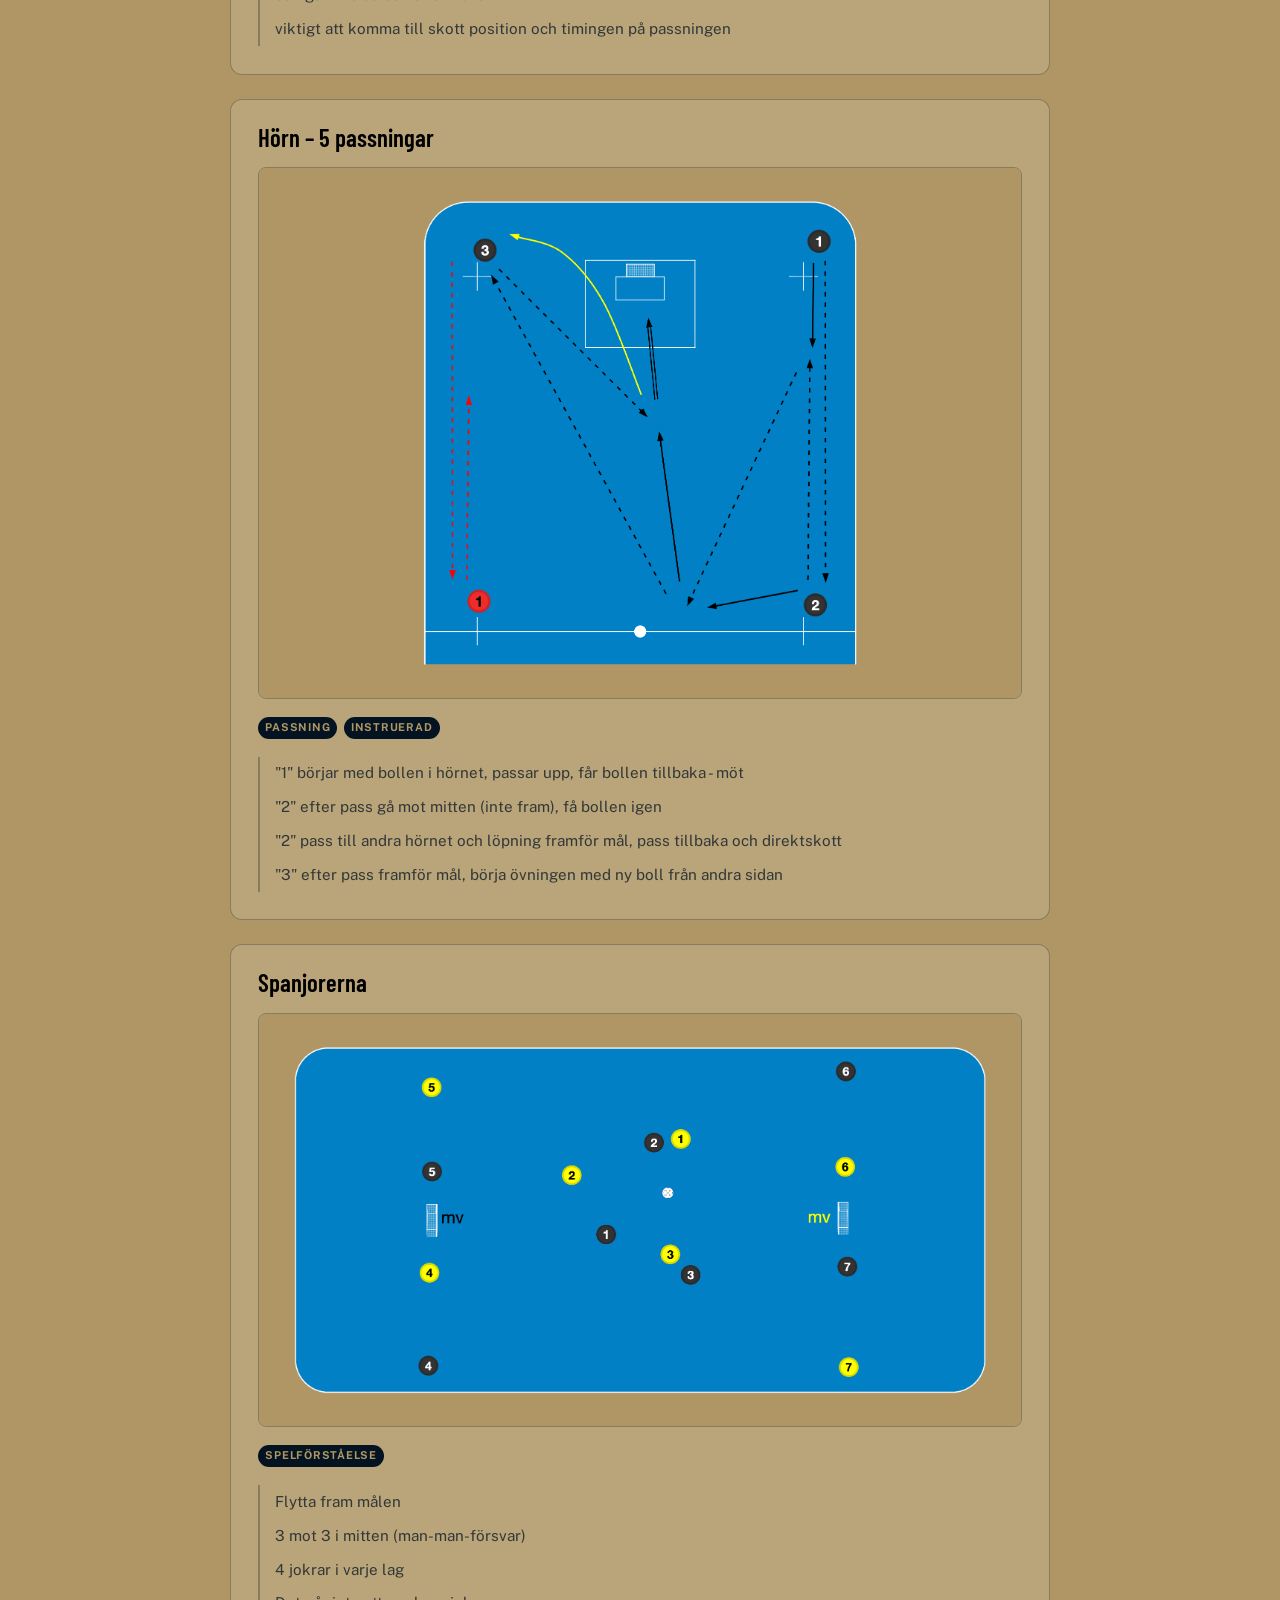
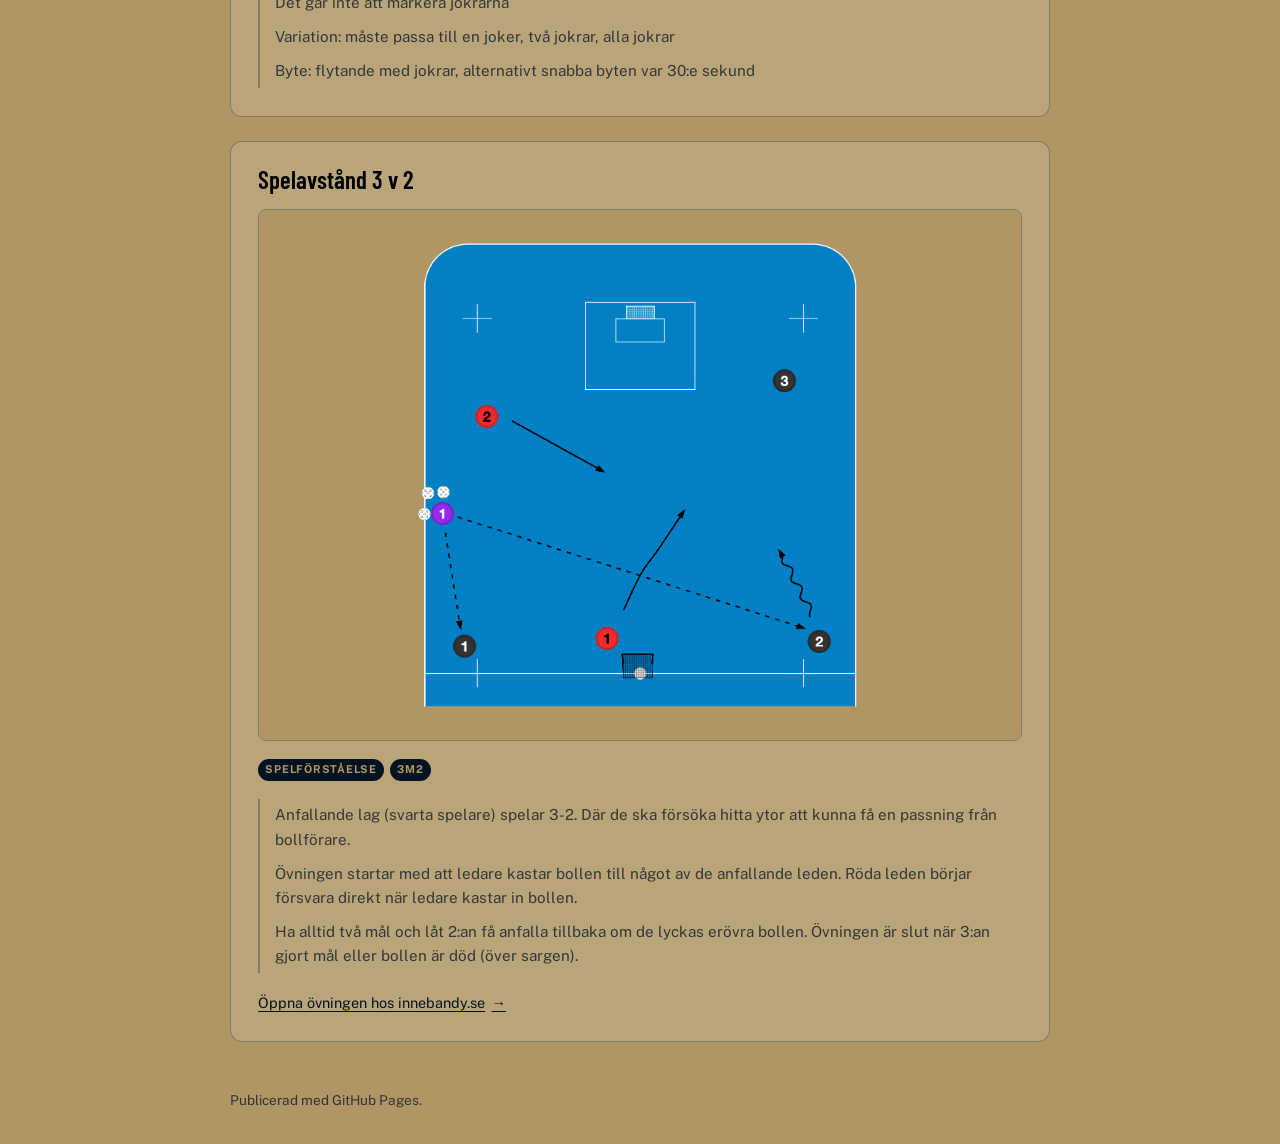
==== commit 49e5b9f7: "ny övning 5 mot 4 - passning över mittlinjen Co-Authored-By: Claude Opus 5.5 <noreply@anthropic.com>" ====
--- a/training/ovningar.html
+++ b/training/ovningar.html
@@ -190,6 +190,7 @@
     <ol>
 <!-- BEGIN:toc -->
       <li data-toc="2m1_utveckling"><a href="#2m1_utveckling">2 mot 1 &ndash; fr&aring;n h&ouml;rn</a></li>
+      <li data-toc="5v4_over_mittlinjen"><a href="#5v4_over_mittlinjen">5 mot 4 &ndash; passning &ouml;ver mittlinjen</a></li>
       <li data-toc="gatillsida_direkt_skott"><a href="#gatillsida_direkt_skott">G&aring; till sida &ndash; direkt skott</a></li>
       <li data-toc="horn_5_pass"><a href="#horn_5_pass">H&ouml;rn &ndash; 5 passningar</a></li>
       <li data-toc="spanjorerna"><a href="#spanjorerna">Spanjorerna</a></li>
@@ -235,6 +236,26 @@
     </ol>
   </article>
 
+  <article class="exercise" id="5v4_over_mittlinjen" data-flags="spelforstaelse 3m2">
+    <h2>5 mot 4 &ndash; passning &ouml;ver mittlinjen</h2>
+    <img src="../assets/ovningar/5v4_over_mittlinjen.png" alt="&Ouml;vningsschema: 5 mot 4 &ndash; passning &ouml;ver mittlinjen" width="2047" height="1109" loading="lazy">
+    <ul class="tags">
+      <li>spelf&ouml;rst&aring;else</li>
+      <li>3m2</li>
+    </ul>
+    <ol class="steps">
+      <li>Syfte: r&ouml;ra sig till fria ytor, hitta den fria spelaren, timing mellan bollh&aring;llare och anfallare samt uppspelspassning &ouml;ver mittlinjen.</li>
+      <li>Spel 5 mot 4 &ouml;ver hela planen. I bilden &auml;r det r&ouml;da laget anfallande (5 spelare) och det svarta laget f&ouml;rsvarande (4 spelare).</li>
+      <li>Det anfallande laget startar med bollen i sin f&ouml;rsvarszon med tv&aring; backar och en center. D&auml;r pressar tv&aring; forwards fr&aring;n det f&ouml;rsvarande laget. I anfallszonen st&aring;r tv&aring; forwards fr&aring;n det anfallande laget och tv&aring; backar fr&aring;n det f&ouml;rsvarande laget redo.</li>
+      <li>M&aring;let &auml;r att hitta en passning fr&aring;n den egna f&ouml;rsvarszonen till anfallszonen. Bollen m&aring;ste passas &ouml;ver mittlinjen &ndash; det &auml;r inte till&aring;tet att driva bollen &ouml;ver.</li>
+      <li>Efter passningen f&ouml;ljer en spelare (centern eller den som passade) med upp i anfallszonen, och laget spelar 3 mot 2 d&auml;r. Samtidigt byts de tv&aring; backarna som inte f&ouml;ljer med i anfallet ut, liksom de tv&aring; spelarna som pressade.</li>
+      <li>Om de tv&aring; pressande spelarna vinner bollen ska de f&ouml;rs&ouml;ka beh&aring;lla den eller g&ouml;ra m&aring;l. De tre spelarna i det anfallande laget ska d&aring; vinna tillbaka bollen.</li>
+      <li>N&auml;r det anfallande laget tappar bollen i anfallszonen byter lagen roller. Centern (eller den som f&ouml;ljde med i anfallet) g&aring;r av och en ny center kommer in. Det tidigare anfallande lagets tv&aring; forwards pressar nu, medan de tv&aring; backarna med bollen h&aring;ller den och v&auml;ntar p&aring; hj&auml;lp fr&aring;n sin nya center. Spelet forts&auml;tter direkt med samma boll mot andra h&aring;llet.</li>
+      <li>Vid m&aring;l kan tr&auml;narna v&auml;lja att antingen g&ouml;ra byte (som vid bolltapp) eller forts&auml;tta spela 3 mot 2 i anfallszonen med ett frislag fr&aring;n h&ouml;rnet. Best&auml;m i f&ouml;rv&auml;g vad som g&auml;ller, till exempel frislag efter f&ouml;rsta m&aring;let och byte efter andra.</li>
+      <li>K&ouml;r &ouml;vningen f&ouml;re (eller som en del av) spel 5 mot 5 med lagen indelade som i 5 mot 5-spelet, i ungef&auml;r 10 minuter, och g&aring; sedan direkt &ouml;ver till 5 mot 5. Fungerar bra med 20 utespelare men g&aring;r &auml;ven med f&auml;rre, till exempel tre backar och tre forwards i varje lag.</li>
+    </ol>
+  </article>
+
   <article class="exercise" id="gatillsida_direkt_skott" data-flags="skott">
     <h2>G&aring; till sida &ndash; direkt skott</h2>
     <img src="../assets/ovningar/gatillsida_direkt_skott.png" alt="&Ouml;vningsschema: G&aring; till sida &ndash; direkt skott" width="2047" height="1425" loading="lazy">
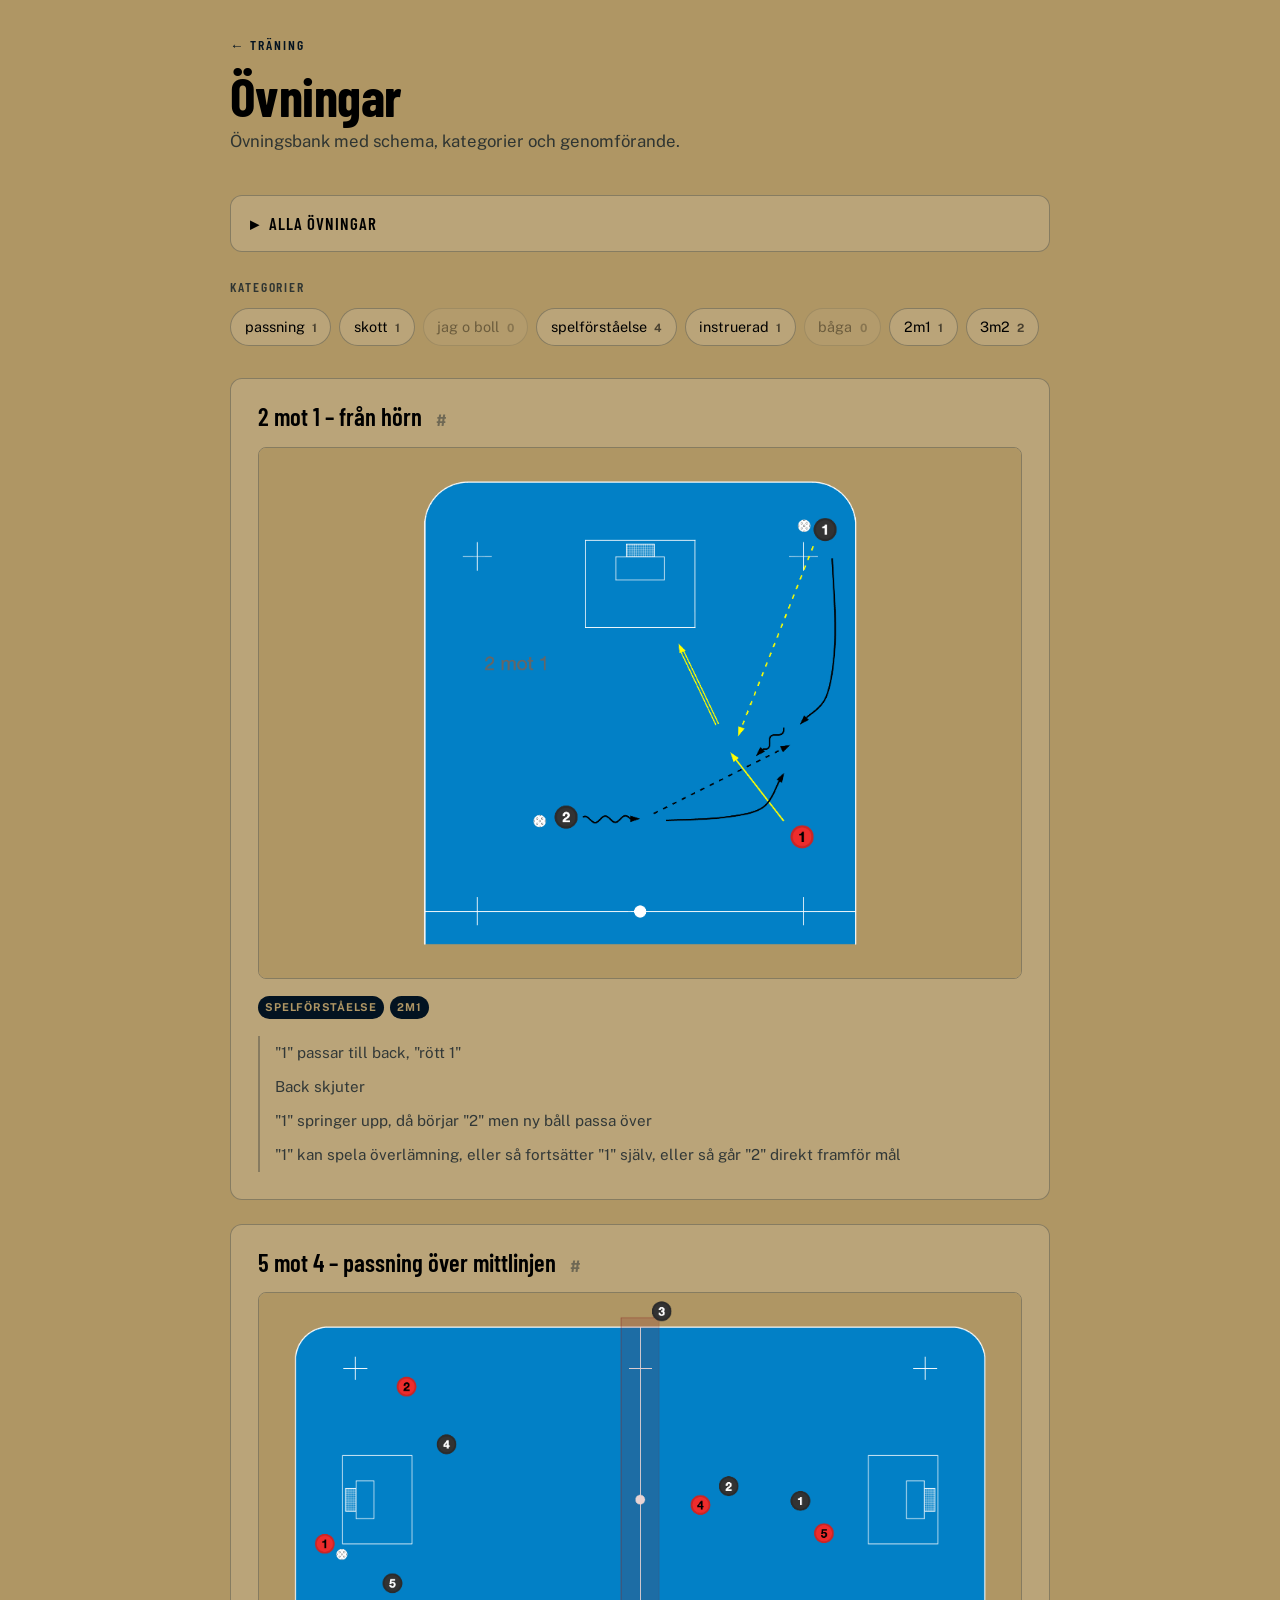
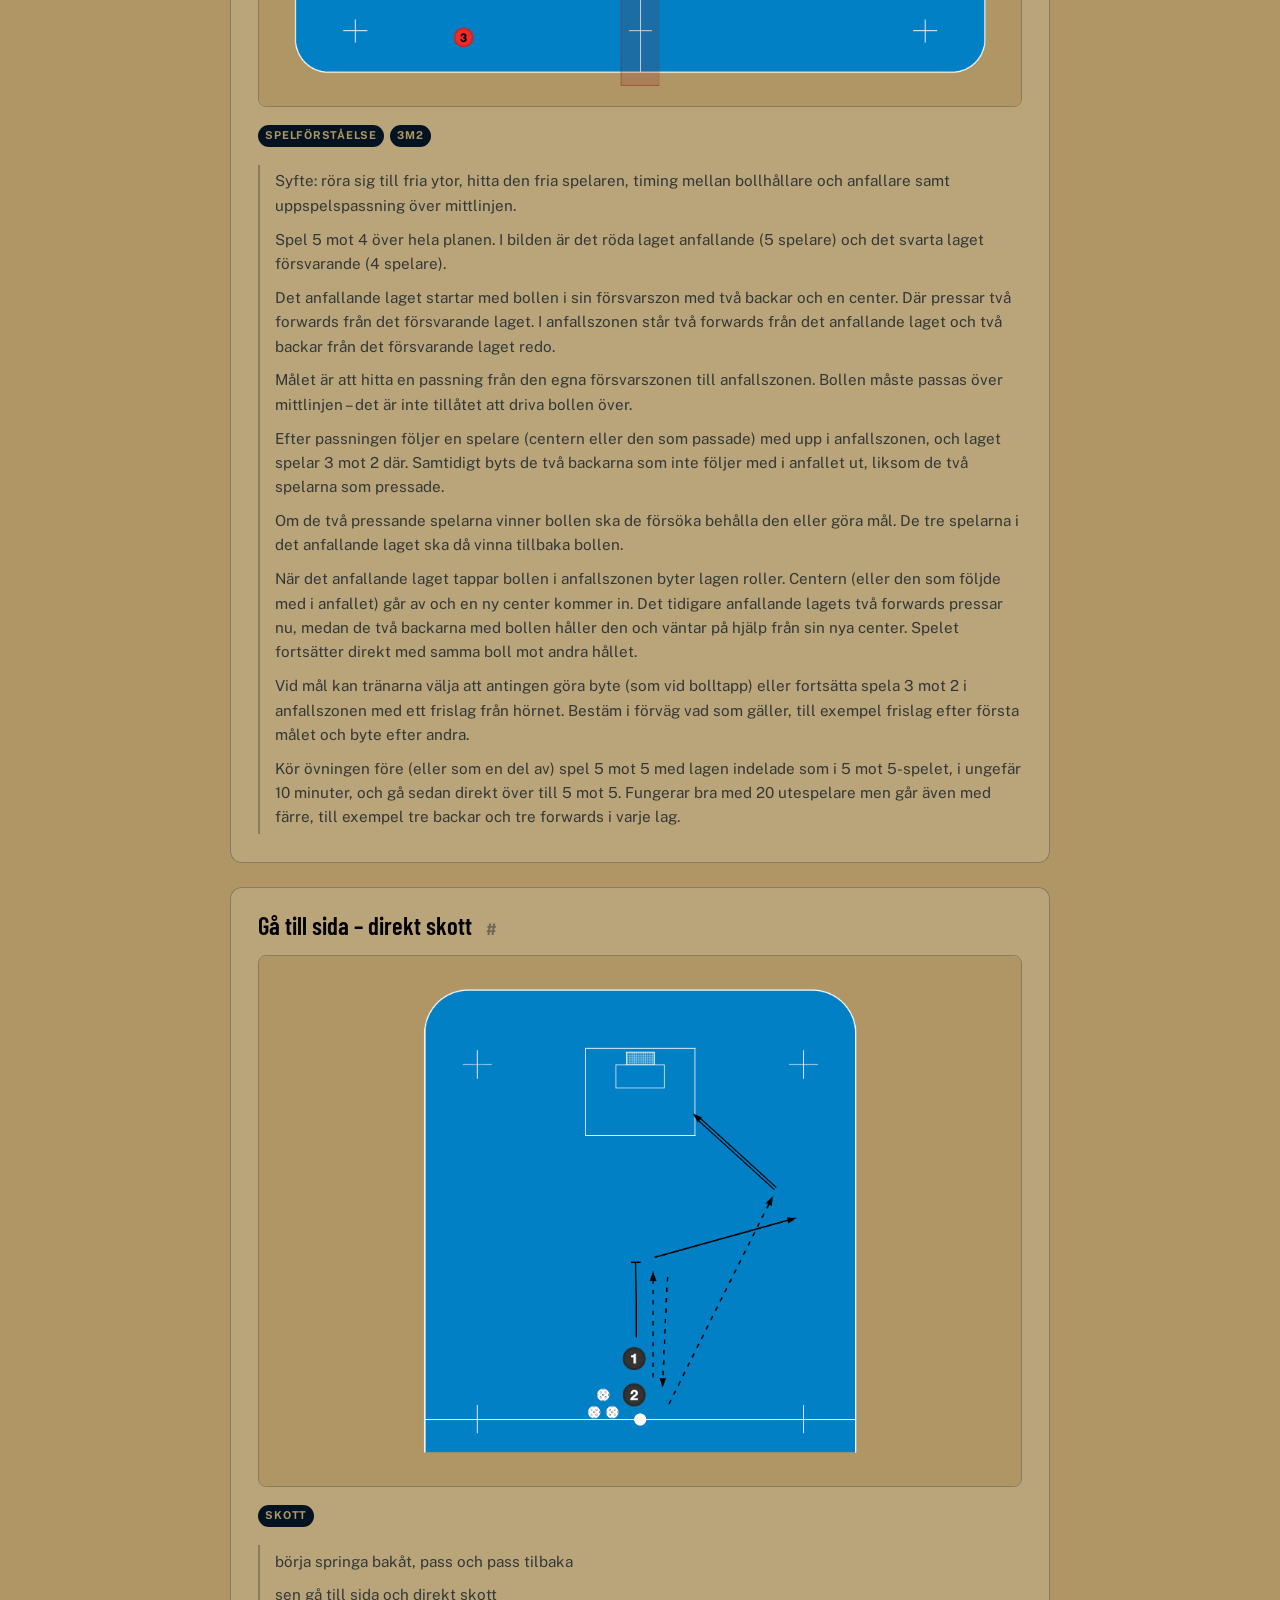
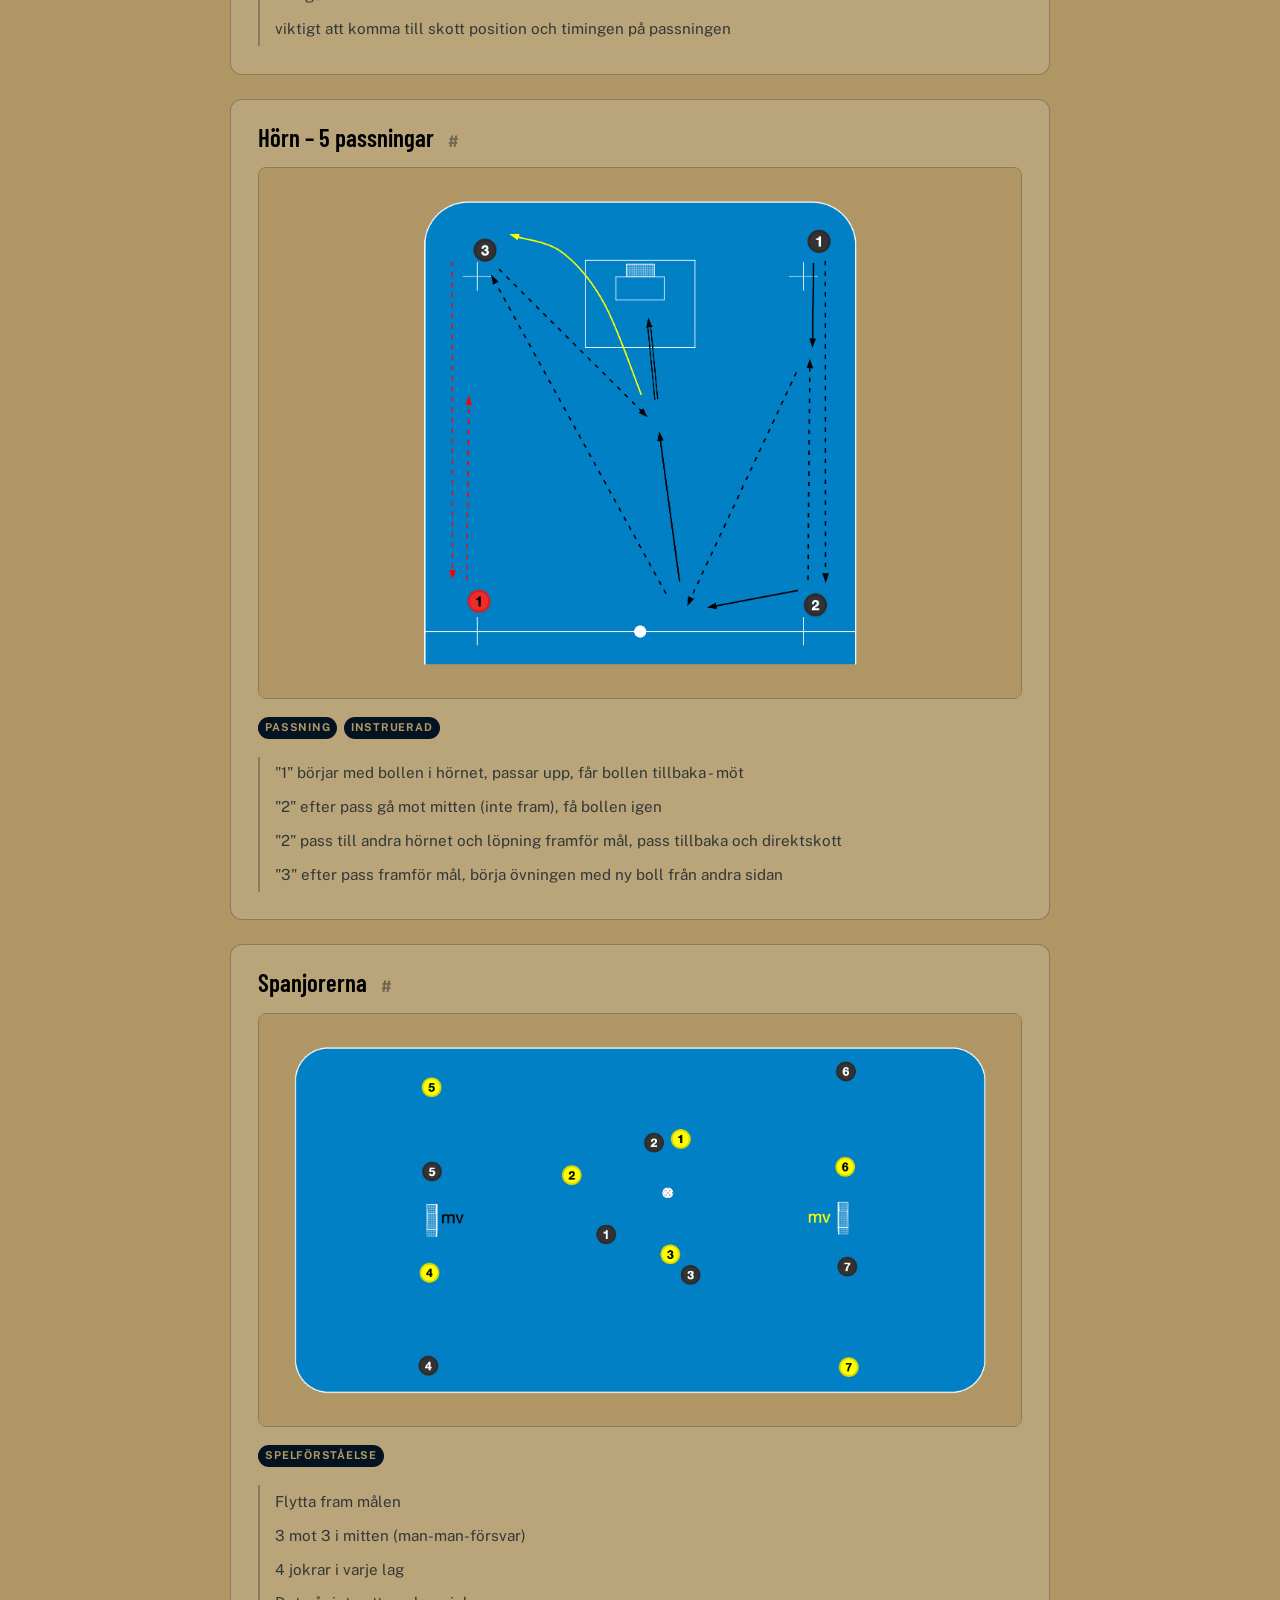
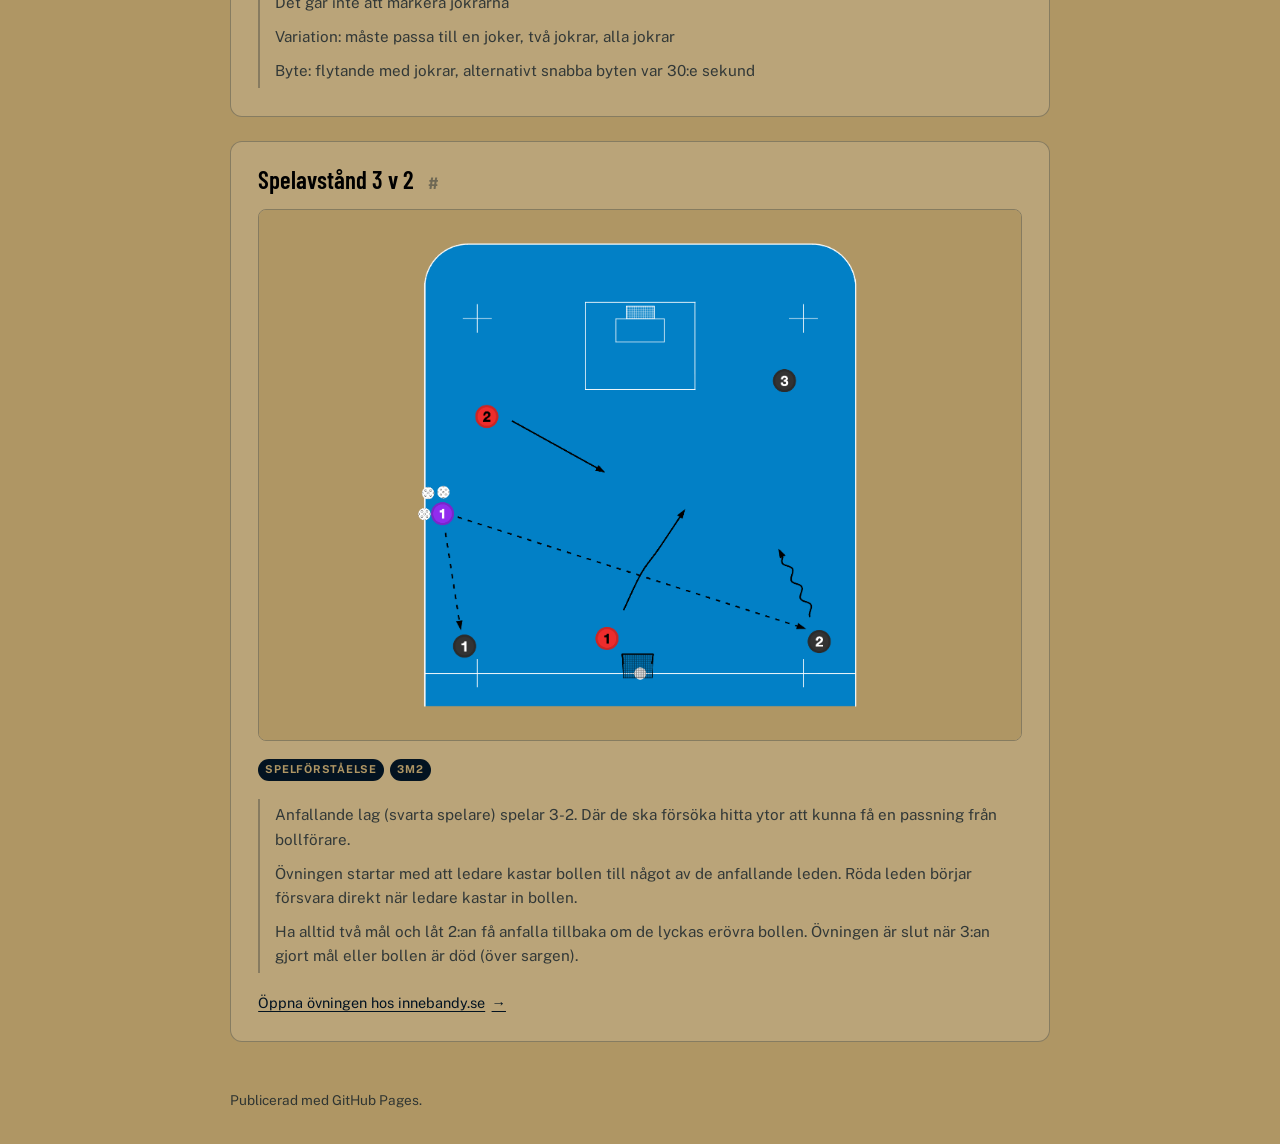
==== commit 3ac11524: "Egen länk per övning i övningsbanken Varje kort får en #-permalänk som kopierar övningens adress, ko" ====
--- a/training/ovningar.html
+++ b/training/ovningar.html
@@ -117,6 +117,43 @@
     font-weight: 600;
     line-height: 1.1;
   }
+  /* Kortet man kom till via en delad l&auml;nk (ovningar.html#mappnamn). */
+  .exercise:target {
+    border-color: var(--navy);
+    box-shadow: 0 0 0 2px var(--navy);
+  }
+
+  /* Egen adress per &ouml;vning: klick kopierar hela l&auml;nken. */
+  .permalink {
+    margin-left: .3rem;
+    padding: 0 .25rem;
+    border-radius: 4px;
+    color: var(--muted);
+    font-size: 1.1rem;
+    text-decoration: none;
+    opacity: .55;
+    transition: opacity .15s ease, color .15s ease;
+  }
+  .exercise:hover .permalink,
+  .permalink:focus-visible { opacity: 1; }
+  .permalink:hover { color: var(--navy); }
+  .permalink.copied::after {
+    content: "L\00E4nk kopierad";
+    margin-left: .45rem;
+    font-family: "Public Sans", sans-serif;
+    font-size: .75rem;
+    font-weight: 600;
+    color: var(--navy);
+  }
+  .sr {
+    position: absolute;
+    width: 1px;
+    height: 1px;
+    overflow: hidden;
+    clip: rect(0 0 0 0);
+    white-space: nowrap;
+  }
+
   .exercise img {
     display: block;
     width: 100%;
@@ -222,7 +259,7 @@
        filen redigeras d&auml;remot som vanligt. -->
 <!-- BEGIN:cards -->
   <article class="exercise" id="2m1_utveckling" data-flags="spelforstaelse 2m1">
-    <h2>2 mot 1 &ndash; fr&aring;n h&ouml;rn</h2>
+    <h2>2 mot 1 &ndash; fr&aring;n h&ouml;rn <a class="permalink" href="#2m1_utveckling" title="Kopiera l&auml;nk till &ouml;vningen"><span aria-hidden="true">#</span><span class="sr">L&auml;nk till &ouml;vningen</span></a></h2>
     <img src="../assets/ovningar/2m1_utveckling.png" alt="&Ouml;vningsschema: 2 mot 1 &ndash; fr&aring;n h&ouml;rn" width="2047" height="1425" loading="lazy">
     <ul class="tags">
       <li>spelf&ouml;rst&aring;else</li>
@@ -237,7 +274,7 @@
   </article>
 
   <article class="exercise" id="5v4_over_mittlinjen" data-flags="spelforstaelse 3m2">
-    <h2>5 mot 4 &ndash; passning &ouml;ver mittlinjen</h2>
+    <h2>5 mot 4 &ndash; passning &ouml;ver mittlinjen <a class="permalink" href="#5v4_over_mittlinjen" title="Kopiera l&auml;nk till &ouml;vningen"><span aria-hidden="true">#</span><span class="sr">L&auml;nk till &ouml;vningen</span></a></h2>
     <img src="../assets/ovningar/5v4_over_mittlinjen.png" alt="&Ouml;vningsschema: 5 mot 4 &ndash; passning &ouml;ver mittlinjen" width="2047" height="1109" loading="lazy">
     <ul class="tags">
       <li>spelf&ouml;rst&aring;else</li>
@@ -257,7 +294,7 @@
   </article>
 
   <article class="exercise" id="gatillsida_direkt_skott" data-flags="skott">
-    <h2>G&aring; till sida &ndash; direkt skott</h2>
+    <h2>G&aring; till sida &ndash; direkt skott <a class="permalink" href="#gatillsida_direkt_skott" title="Kopiera l&auml;nk till &ouml;vningen"><span aria-hidden="true">#</span><span class="sr">L&auml;nk till &ouml;vningen</span></a></h2>
     <img src="../assets/ovningar/gatillsida_direkt_skott.png" alt="&Ouml;vningsschema: G&aring; till sida &ndash; direkt skott" width="2047" height="1425" loading="lazy">
     <ul class="tags">
       <li>skott</li>
@@ -270,7 +307,7 @@
   </article>
 
   <article class="exercise" id="horn_5_pass" data-flags="passning instruerad">
-    <h2>H&ouml;rn &ndash; 5 passningar</h2>
+    <h2>H&ouml;rn &ndash; 5 passningar <a class="permalink" href="#horn_5_pass" title="Kopiera l&auml;nk till &ouml;vningen"><span aria-hidden="true">#</span><span class="sr">L&auml;nk till &ouml;vningen</span></a></h2>
     <img src="../assets/ovningar/horn_5_pass.png" alt="&Ouml;vningsschema: H&ouml;rn &ndash; 5 passningar" width="2047" height="1425" loading="lazy">
     <ul class="tags">
       <li>passning</li>
@@ -285,7 +322,7 @@
   </article>
 
   <article class="exercise" id="spanjorerna" data-flags="spelforstaelse">
-    <h2>Spanjorerna</h2>
+    <h2>Spanjorerna <a class="permalink" href="#spanjorerna" title="Kopiera l&auml;nk till &ouml;vningen"><span aria-hidden="true">#</span><span class="sr">L&auml;nk till &ouml;vningen</span></a></h2>
     <img src="../assets/ovningar/spanjorerna.png" alt="&Ouml;vningsschema: Spanjorerna" width="2047" height="1109" loading="lazy">
     <ul class="tags">
       <li>spelf&ouml;rst&aring;else</li>
@@ -301,7 +338,7 @@
   </article>
 
   <article class="exercise" id="spelavstand_3v2" data-flags="spelforstaelse 3m2">
-    <h2>Spelavst&aring;nd 3 v 2</h2>
+    <h2>Spelavst&aring;nd 3 v 2 <a class="permalink" href="#spelavstand_3v2" title="Kopiera l&auml;nk till &ouml;vningen"><span aria-hidden="true">#</span><span class="sr">L&auml;nk till &ouml;vningen</span></a></h2>
     <img src="../assets/ovningar/spelavstand_3v2.png" alt="&Ouml;vningsschema: Spelavst&aring;nd 3 v 2" width="2047" height="1425" loading="lazy">
     <ul class="tags">
       <li>spelf&ouml;rst&aring;else</li>
@@ -376,6 +413,34 @@
     row.querySelector("a").addEventListener("click", function () { toc.open = false; });
   });
 
+  // En delad l&auml;nk ska alltid visa sin &ouml;vning &mdash; sl&auml;pp filtret om det d&ouml;ljer den.
+  function reveal() {
+    var id = decodeURIComponent(location.hash.slice(1));
+    var card = id && document.getElementById(id);
+    if (!card || !card.classList.contains("exercise") || !card.hidden) return;
+    selected = [];
+    chips.forEach(function (c) { c.setAttribute("aria-pressed", "false"); });
+    apply();
+    card.scrollIntoView();
+  }
+  window.addEventListener("hashchange", reveal);
+
+  // #-l&auml;nken p&aring; kortet: s&auml;tt adressen och kopiera den, redo att klistra in i chatten.
+  document.querySelectorAll(".permalink").forEach(function (link) {
+    link.addEventListener("click", function (ev) {
+      ev.preventDefault();
+      var url = location.href.split("#")[0] + link.getAttribute("href");
+      location.replace(link.getAttribute("href"));  // uppdaterar :target utan ny historikpost
+      function done() {
+        link.classList.add("copied");
+        setTimeout(function () { link.classList.remove("copied"); }, 1800);
+      }
+      if (navigator.clipboard && window.isSecureContext) {
+        navigator.clipboard.writeText(url).then(done, function () {});
+      }
+    });
+  });
+
   apply();
 })();
 </script>
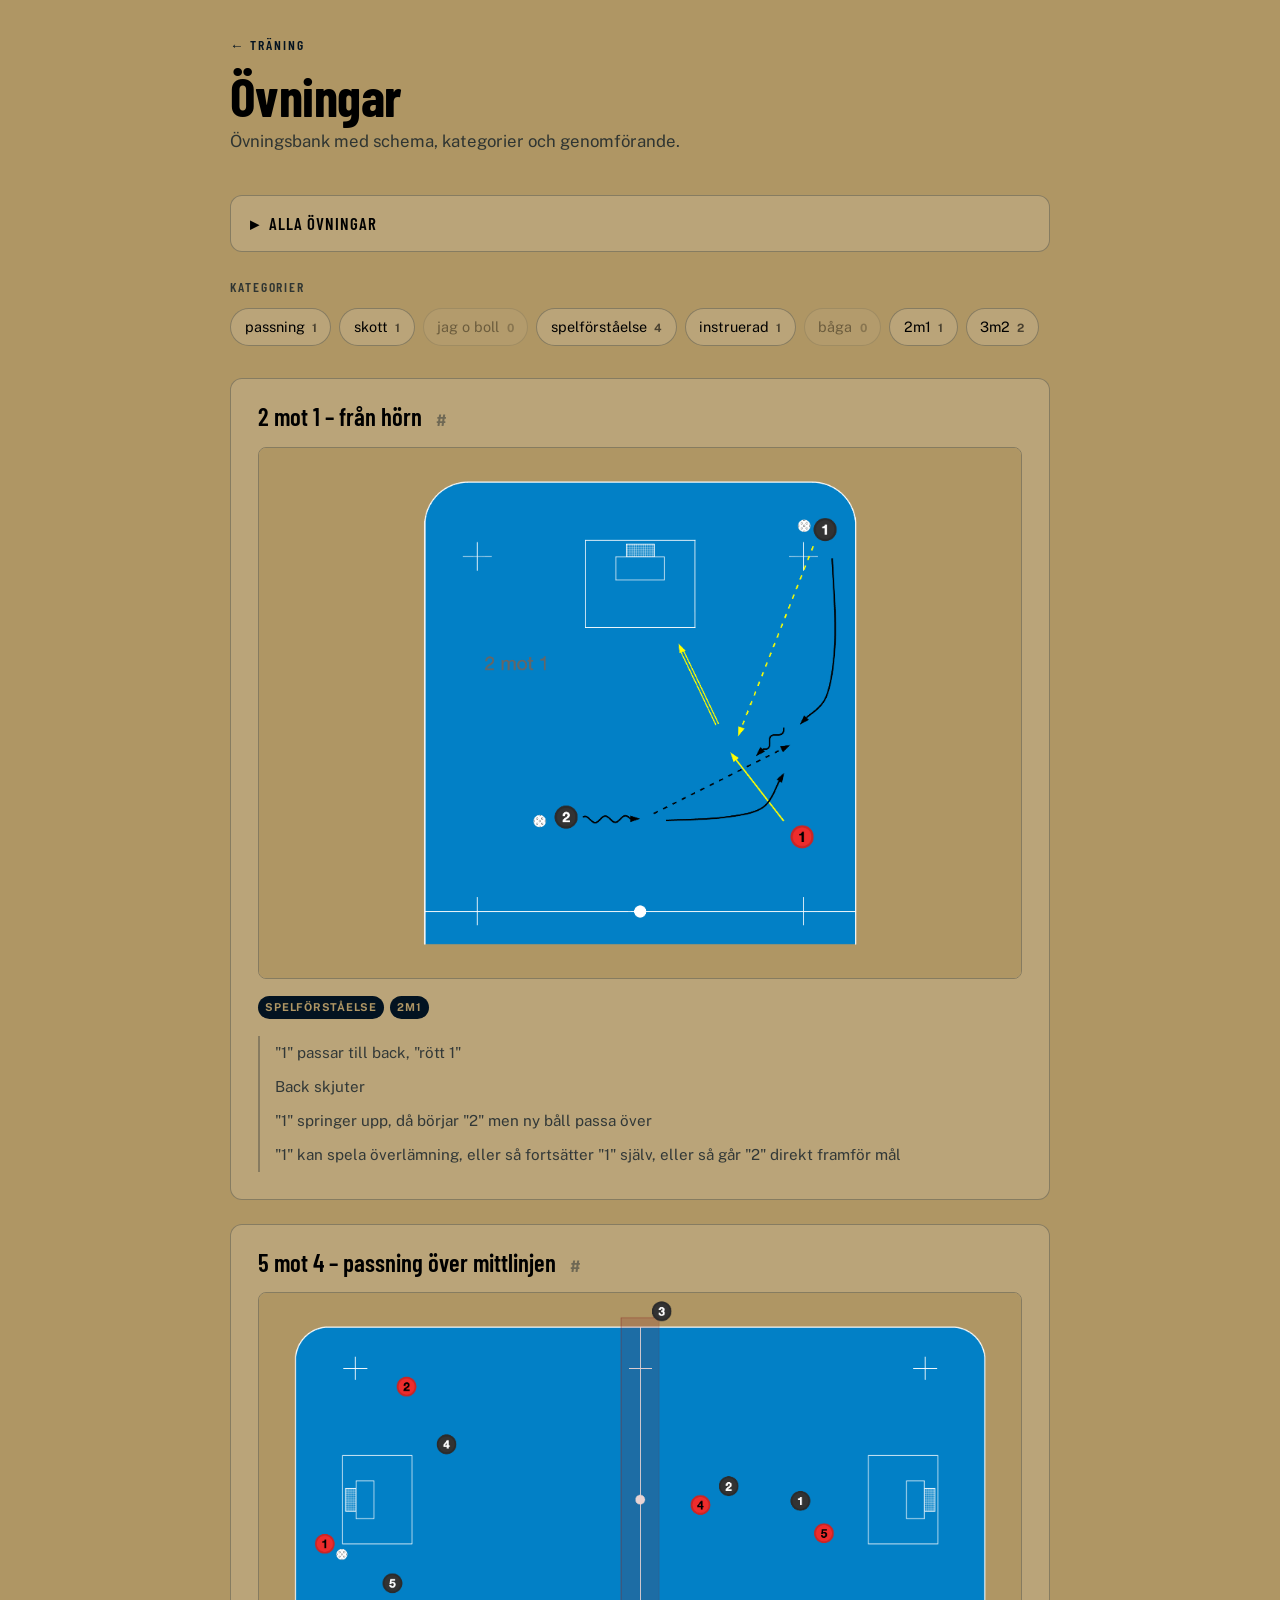
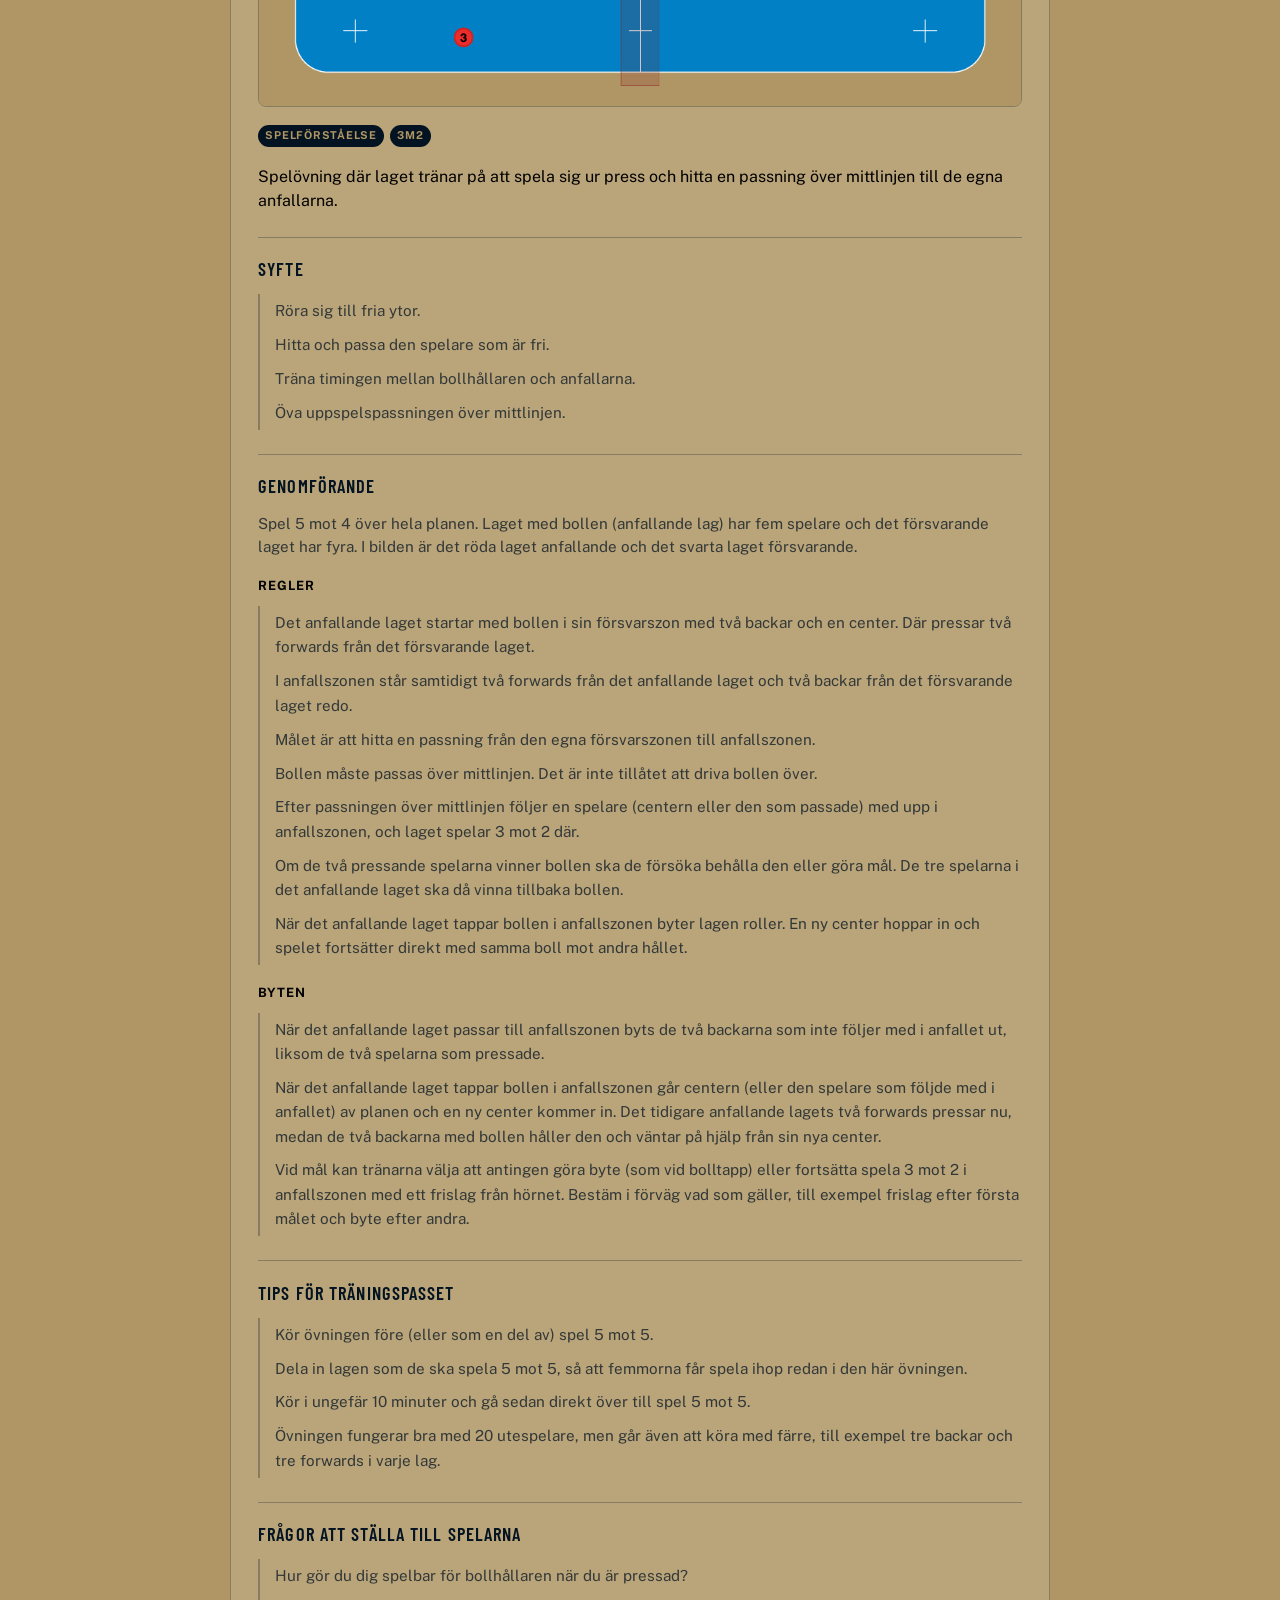
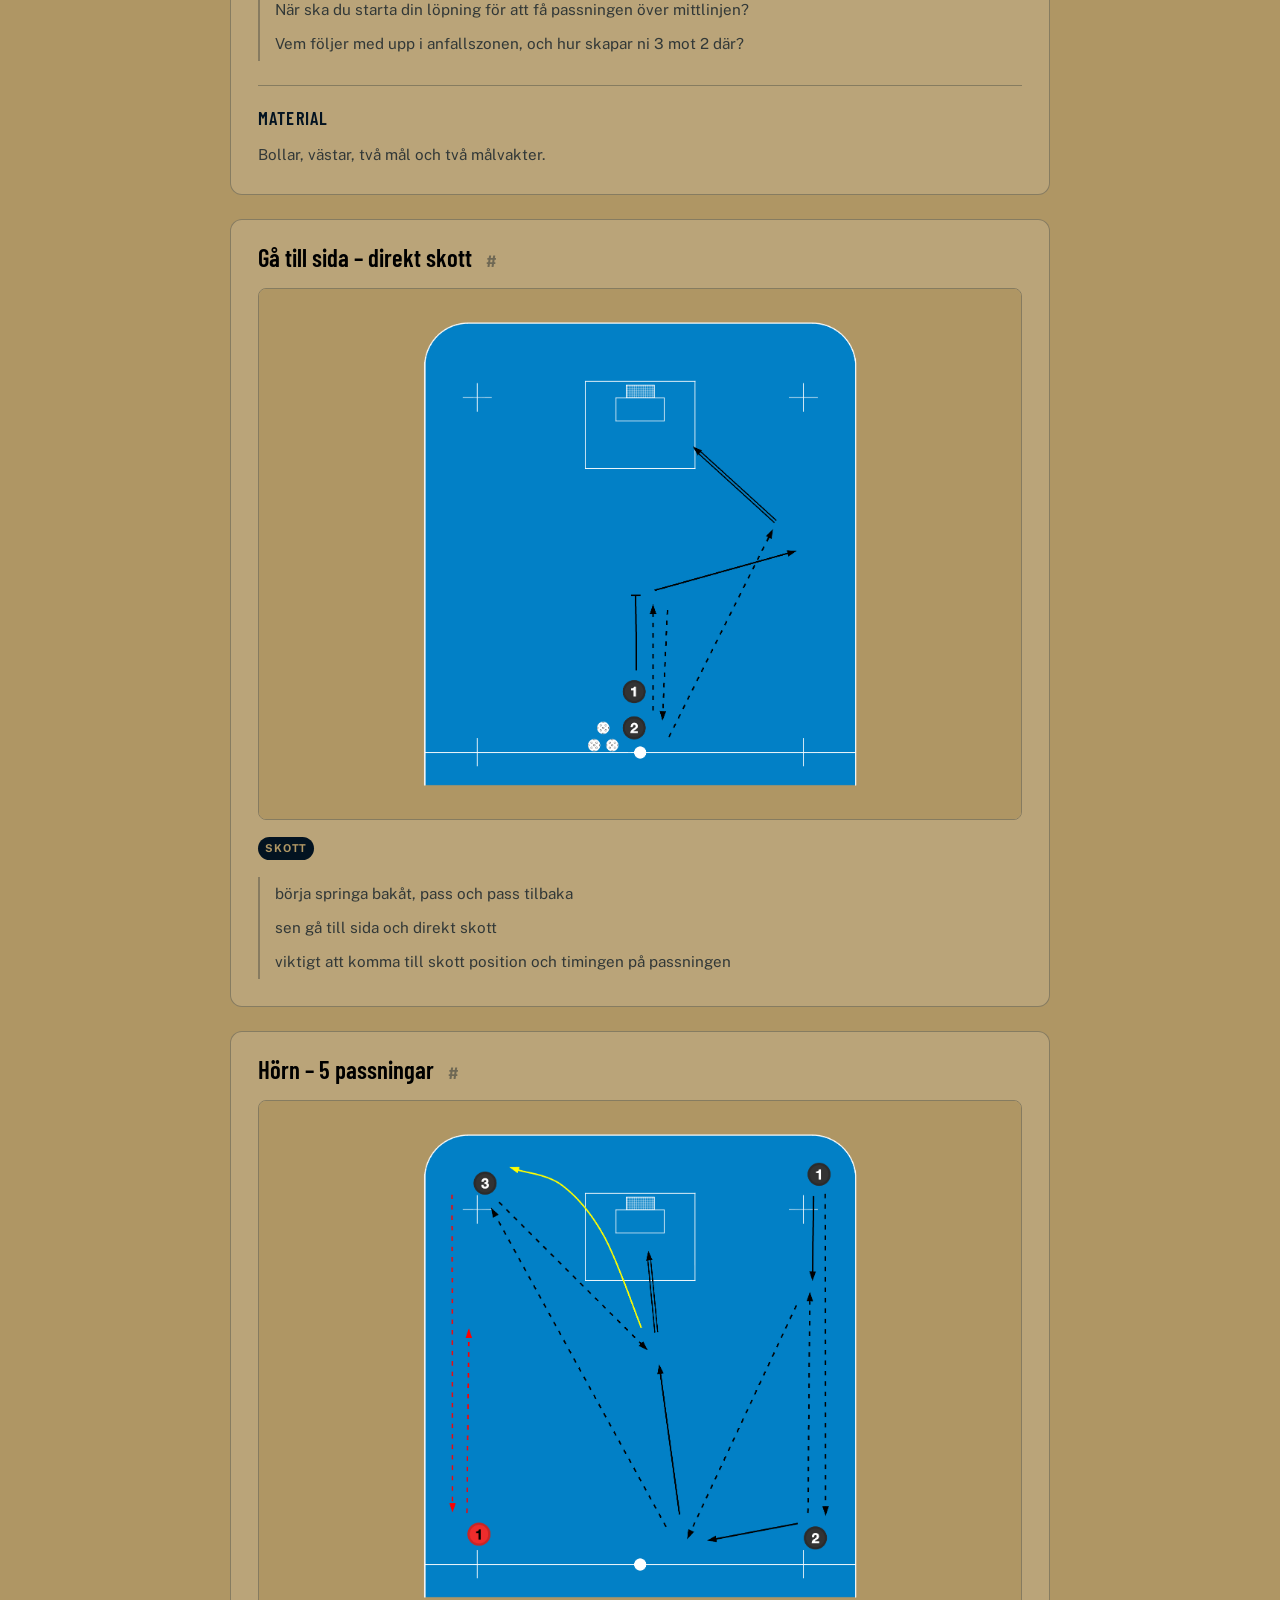
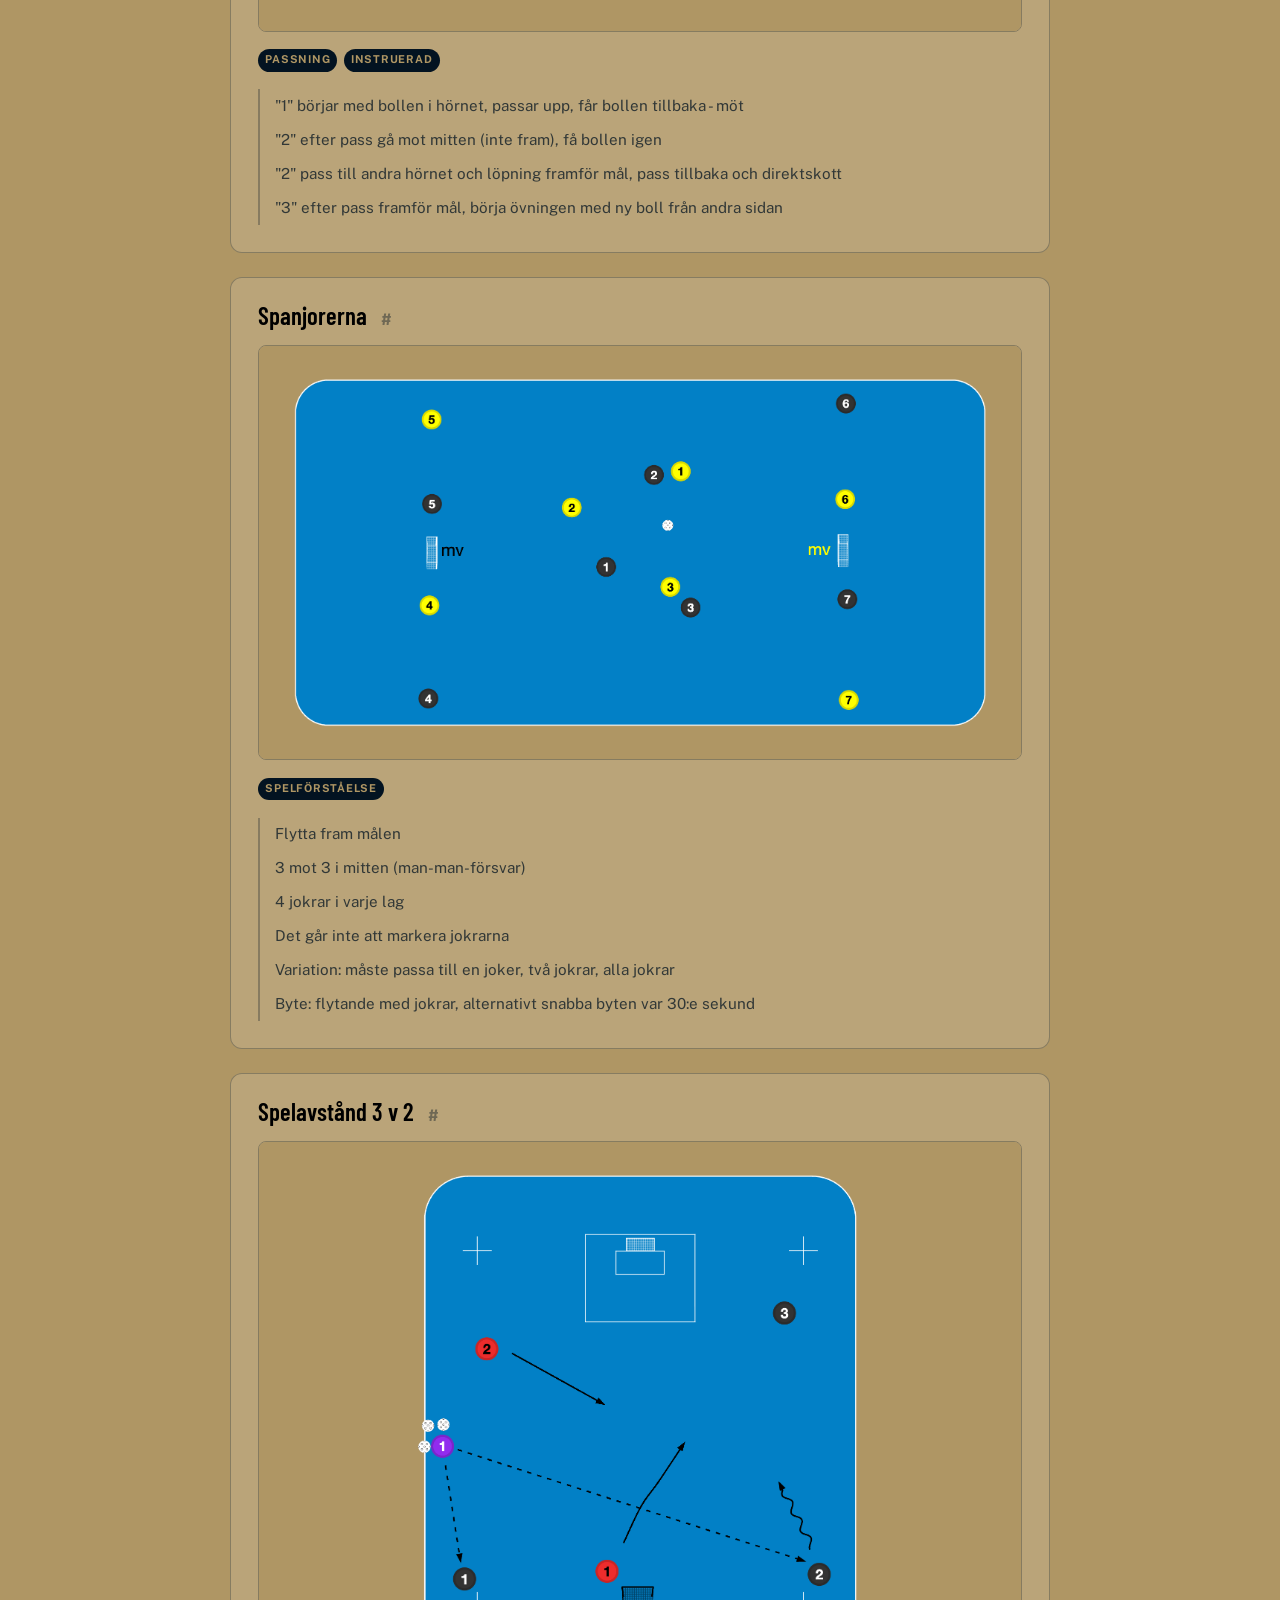
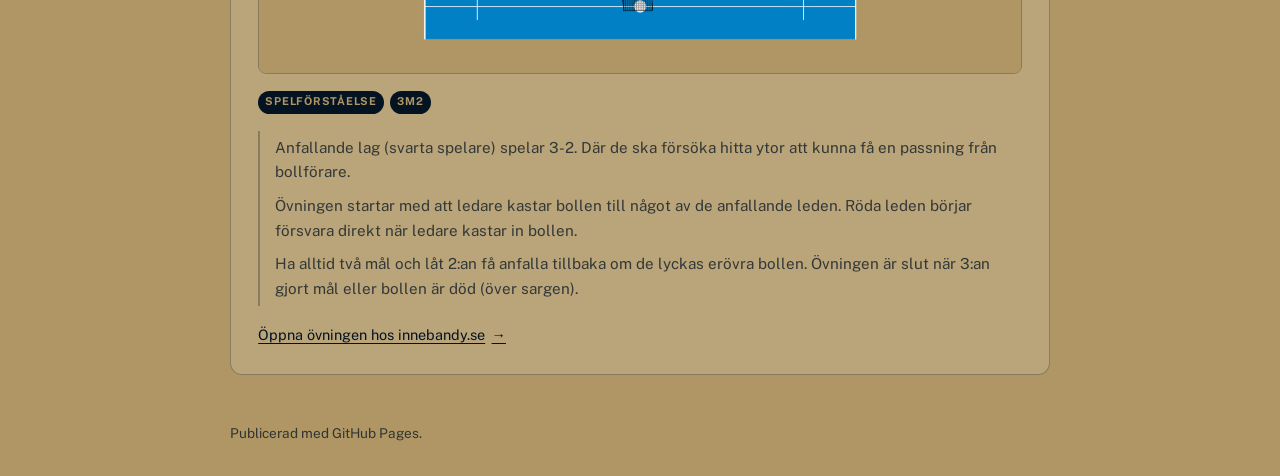
==== commit 188437fd: "Full beskrivning med avsnitt för 5 mot 4 – passning över mittlinjen Övningen visar nu ingress, Syfte" ====
--- a/training/ovningar.html
+++ b/training/ovningar.html
@@ -190,6 +190,43 @@
     color: var(--muted);
     font-size: .95rem;
   }
+
+  /* Strukturerad beskrivning: ingress, avsnitt (h3), mellanrubriker (h4), listor. */
+  .desc { margin: 1.1rem 0 0; }
+  .desc > p:first-child {
+    margin: 0;
+    font-size: 1rem;
+    line-height: 1.5;
+  }
+  .desc section {
+    margin: 1.5rem 0 0;
+    padding-top: 1.1rem;
+    border-top: 1px solid var(--line);
+  }
+  .desc h3 {
+    margin: 0;
+    font-family: "Barlow Condensed", "Public Sans", sans-serif;
+    font-size: 1.15rem;
+    font-weight: 600;
+    letter-spacing: .06em;
+    text-transform: uppercase;
+    color: var(--navy);
+  }
+  .desc h4 {
+    margin: 1.1rem 0 0;
+    font-size: .8rem;
+    font-weight: 700;
+    letter-spacing: .08em;
+    text-transform: uppercase;
+    color: var(--ink);
+  }
+  .desc section p {
+    margin: .7rem 0 0;
+    color: var(--muted);
+    font-size: .95rem;
+    line-height: 1.5;
+  }
+  .desc .steps { margin-top: .6rem; }
 
   /* L&auml;nk till &ouml;vningen i det externa system den kommer fr&aring;n. */
   .source {
@@ -280,17 +317,59 @@
       <li>spelf&ouml;rst&aring;else</li>
       <li>3m2</li>
     </ul>
-    <ol class="steps">
-      <li>Syfte: r&ouml;ra sig till fria ytor, hitta den fria spelaren, timing mellan bollh&aring;llare och anfallare samt uppspelspassning &ouml;ver mittlinjen.</li>
-      <li>Spel 5 mot 4 &ouml;ver hela planen. I bilden &auml;r det r&ouml;da laget anfallande (5 spelare) och det svarta laget f&ouml;rsvarande (4 spelare).</li>
-      <li>Det anfallande laget startar med bollen i sin f&ouml;rsvarszon med tv&aring; backar och en center. D&auml;r pressar tv&aring; forwards fr&aring;n det f&ouml;rsvarande laget. I anfallszonen st&aring;r tv&aring; forwards fr&aring;n det anfallande laget och tv&aring; backar fr&aring;n det f&ouml;rsvarande laget redo.</li>
-      <li>M&aring;let &auml;r att hitta en passning fr&aring;n den egna f&ouml;rsvarszonen till anfallszonen. Bollen m&aring;ste passas &ouml;ver mittlinjen &ndash; det &auml;r inte till&aring;tet att driva bollen &ouml;ver.</li>
-      <li>Efter passningen f&ouml;ljer en spelare (centern eller den som passade) med upp i anfallszonen, och laget spelar 3 mot 2 d&auml;r. Samtidigt byts de tv&aring; backarna som inte f&ouml;ljer med i anfallet ut, liksom de tv&aring; spelarna som pressade.</li>
-      <li>Om de tv&aring; pressande spelarna vinner bollen ska de f&ouml;rs&ouml;ka beh&aring;lla den eller g&ouml;ra m&aring;l. De tre spelarna i det anfallande laget ska d&aring; vinna tillbaka bollen.</li>
-      <li>N&auml;r det anfallande laget tappar bollen i anfallszonen byter lagen roller. Centern (eller den som f&ouml;ljde med i anfallet) g&aring;r av och en ny center kommer in. Det tidigare anfallande lagets tv&aring; forwards pressar nu, medan de tv&aring; backarna med bollen h&aring;ller den och v&auml;ntar p&aring; hj&auml;lp fr&aring;n sin nya center. Spelet forts&auml;tter direkt med samma boll mot andra h&aring;llet.</li>
-      <li>Vid m&aring;l kan tr&auml;narna v&auml;lja att antingen g&ouml;ra byte (som vid bolltapp) eller forts&auml;tta spela 3 mot 2 i anfallszonen med ett frislag fr&aring;n h&ouml;rnet. Best&auml;m i f&ouml;rv&auml;g vad som g&auml;ller, till exempel frislag efter f&ouml;rsta m&aring;let och byte efter andra.</li>
-      <li>K&ouml;r &ouml;vningen f&ouml;re (eller som en del av) spel 5 mot 5 med lagen indelade som i 5 mot 5-spelet, i ungef&auml;r 10 minuter, och g&aring; sedan direkt &ouml;ver till 5 mot 5. Fungerar bra med 20 utespelare men g&aring;r &auml;ven med f&auml;rre, till exempel tre backar och tre forwards i varje lag.</li>
-    </ol>
+    <div class="desc">
+      <p>Spel&ouml;vning d&auml;r laget tr&auml;nar p&aring; att spela sig ur press och hitta en passning &ouml;ver mittlinjen till de egna anfallarna.</p>
+      <section>
+        <h3>Syfte</h3>
+        <ul class="steps">
+          <li>R&ouml;ra sig till fria ytor.</li>
+          <li>Hitta och passa den spelare som &auml;r fri.</li>
+          <li>Tr&auml;na timingen mellan bollh&aring;llaren och anfallarna.</li>
+          <li>&Ouml;va uppspelspassningen &ouml;ver mittlinjen.</li>
+        </ul>
+      </section>
+      <section>
+        <h3>Genomf&ouml;rande</h3>
+        <p>Spel 5 mot 4 &ouml;ver hela planen. Laget med bollen (anfallande lag) har fem spelare och det f&ouml;rsvarande laget har fyra. I bilden &auml;r det r&ouml;da laget anfallande och det svarta laget f&ouml;rsvarande.</p>
+        <h4>Regler</h4>
+        <ul class="steps">
+          <li>Det anfallande laget startar med bollen i sin f&ouml;rsvarszon med tv&aring; backar och en center. D&auml;r pressar tv&aring; forwards fr&aring;n det f&ouml;rsvarande laget.</li>
+          <li>I anfallszonen st&aring;r samtidigt tv&aring; forwards fr&aring;n det anfallande laget och tv&aring; backar fr&aring;n det f&ouml;rsvarande laget redo.</li>
+          <li>M&aring;let &auml;r att hitta en passning fr&aring;n den egna f&ouml;rsvarszonen till anfallszonen.</li>
+          <li>Bollen m&aring;ste passas &ouml;ver mittlinjen. Det &auml;r inte till&aring;tet att driva bollen &ouml;ver.</li>
+          <li>Efter passningen &ouml;ver mittlinjen f&ouml;ljer en spelare (centern eller den som passade) med upp i anfallszonen, och laget spelar 3 mot 2 d&auml;r.</li>
+          <li>Om de tv&aring; pressande spelarna vinner bollen ska de f&ouml;rs&ouml;ka beh&aring;lla den eller g&ouml;ra m&aring;l. De tre spelarna i det anfallande laget ska d&aring; vinna tillbaka bollen.</li>
+          <li>N&auml;r det anfallande laget tappar bollen i anfallszonen byter lagen roller. En ny center hoppar in och spelet forts&auml;tter direkt med samma boll mot andra h&aring;llet.</li>
+        </ul>
+        <h4>Byten</h4>
+        <ul class="steps">
+          <li>N&auml;r det anfallande laget passar till anfallszonen byts de tv&aring; backarna som inte f&ouml;ljer med i anfallet ut, liksom de tv&aring; spelarna som pressade.</li>
+          <li>N&auml;r det anfallande laget tappar bollen i anfallszonen g&aring;r centern (eller den spelare som f&ouml;ljde med i anfallet) av planen och en ny center kommer in. Det tidigare anfallande lagets tv&aring; forwards pressar nu, medan de tv&aring; backarna med bollen h&aring;ller den och v&auml;ntar p&aring; hj&auml;lp fr&aring;n sin nya center.</li>
+          <li>Vid m&aring;l kan tr&auml;narna v&auml;lja att antingen g&ouml;ra byte (som vid bolltapp) eller forts&auml;tta spela 3 mot 2 i anfallszonen med ett frislag fr&aring;n h&ouml;rnet. Best&auml;m i f&ouml;rv&auml;g vad som g&auml;ller, till exempel frislag efter f&ouml;rsta m&aring;let och byte efter andra.</li>
+        </ul>
+      </section>
+      <section>
+        <h3>Tips f&ouml;r tr&auml;ningspasset</h3>
+        <ul class="steps">
+          <li>K&ouml;r &ouml;vningen f&ouml;re (eller som en del av) spel 5 mot 5.</li>
+          <li>Dela in lagen som de ska spela 5 mot 5, s&aring; att femmorna f&aring;r spela ihop redan i den h&auml;r &ouml;vningen.</li>
+          <li>K&ouml;r i ungef&auml;r 10 minuter och g&aring; sedan direkt &ouml;ver till spel 5 mot 5.</li>
+          <li>&Ouml;vningen fungerar bra med 20 utespelare, men g&aring;r &auml;ven att k&ouml;ra med f&auml;rre, till exempel tre backar och tre forwards i varje lag.</li>
+        </ul>
+      </section>
+      <section>
+        <h3>Fr&aring;gor att st&auml;lla till spelarna</h3>
+        <ul class="steps">
+          <li>Hur g&ouml;r du dig spelbar f&ouml;r bollh&aring;llaren n&auml;r du &auml;r pressad?</li>
+          <li>N&auml;r ska du starta din l&ouml;pning f&ouml;r att f&aring; passningen &ouml;ver mittlinjen?</li>
+          <li>Vem f&ouml;ljer med upp i anfallszonen, och hur skapar ni 3 mot 2 d&auml;r?</li>
+        </ul>
+      </section>
+      <section>
+        <h3>Material</h3>
+        <p>Bollar, v&auml;star, tv&aring; m&aring;l och tv&aring; m&aring;lvakter.</p>
+      </section>
+    </div>
   </article>
 
   <article class="exercise" id="gatillsida_direkt_skott" data-flags="skott">
